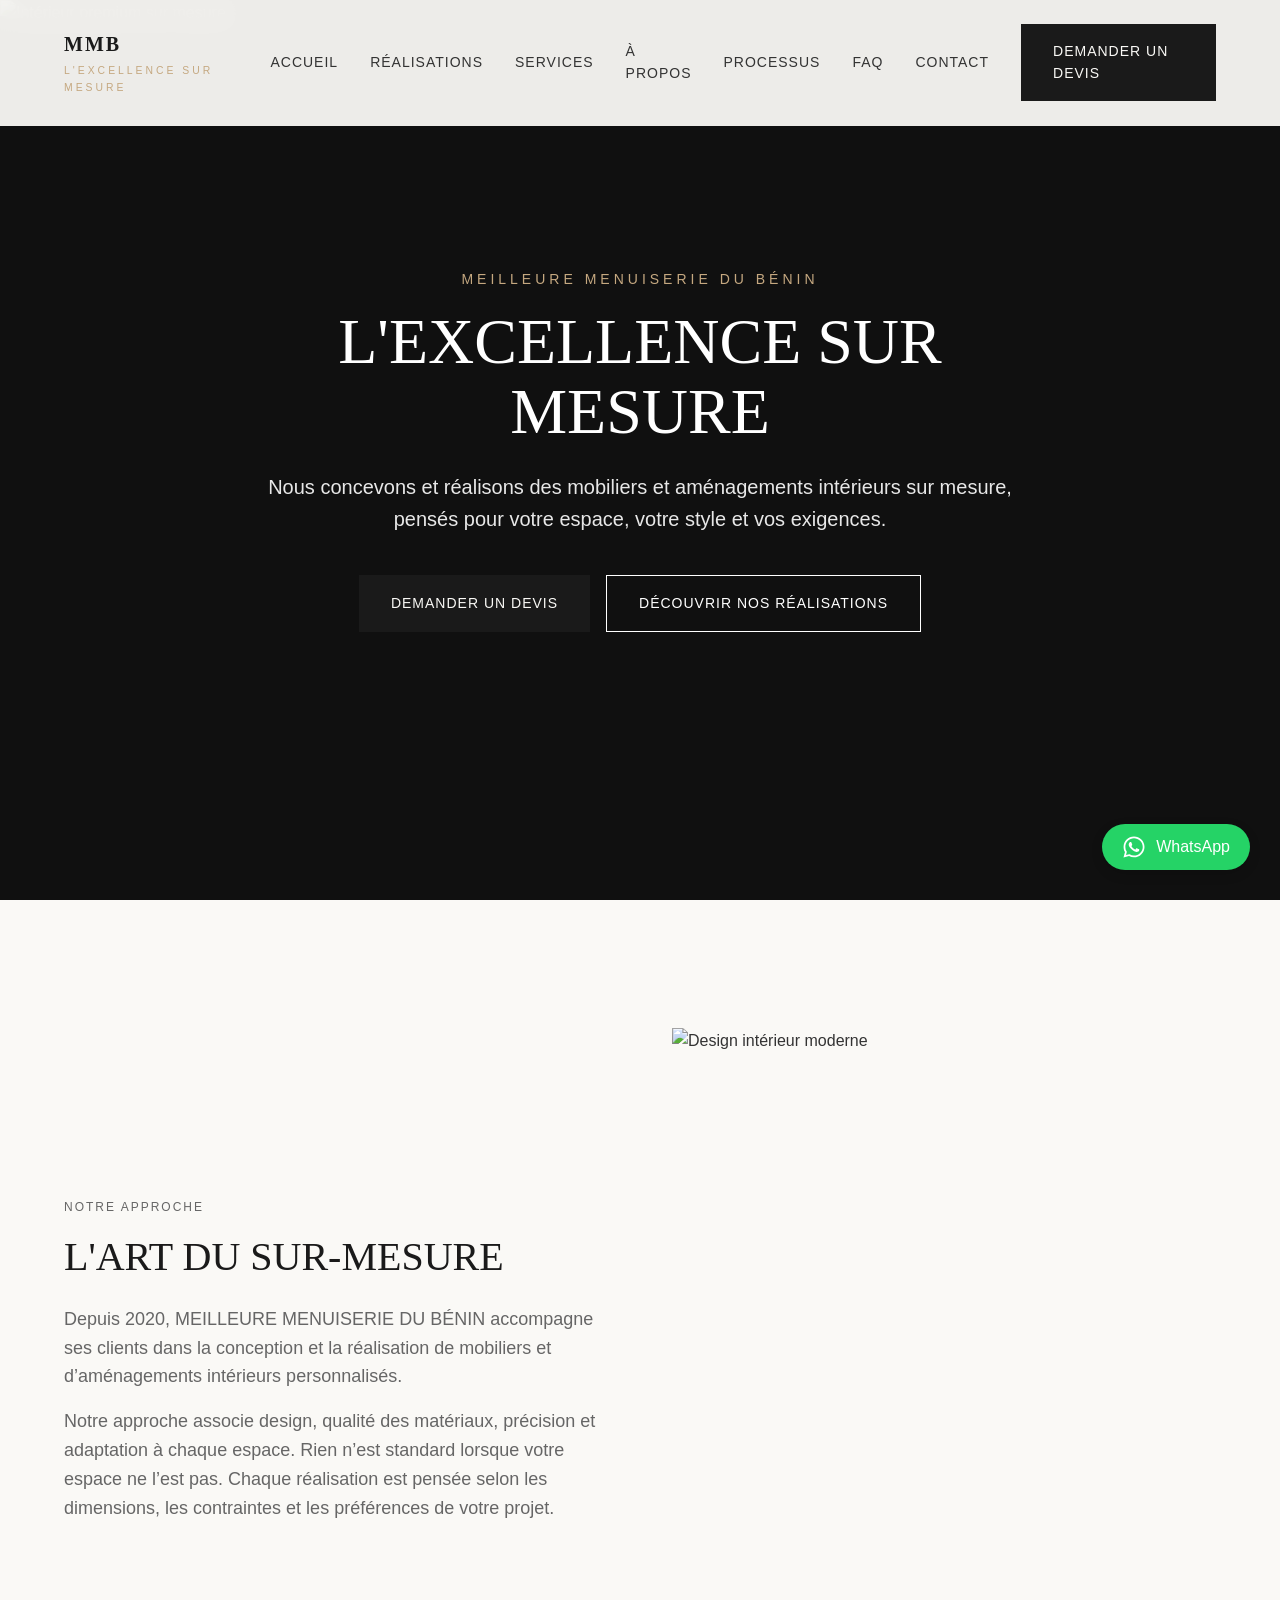
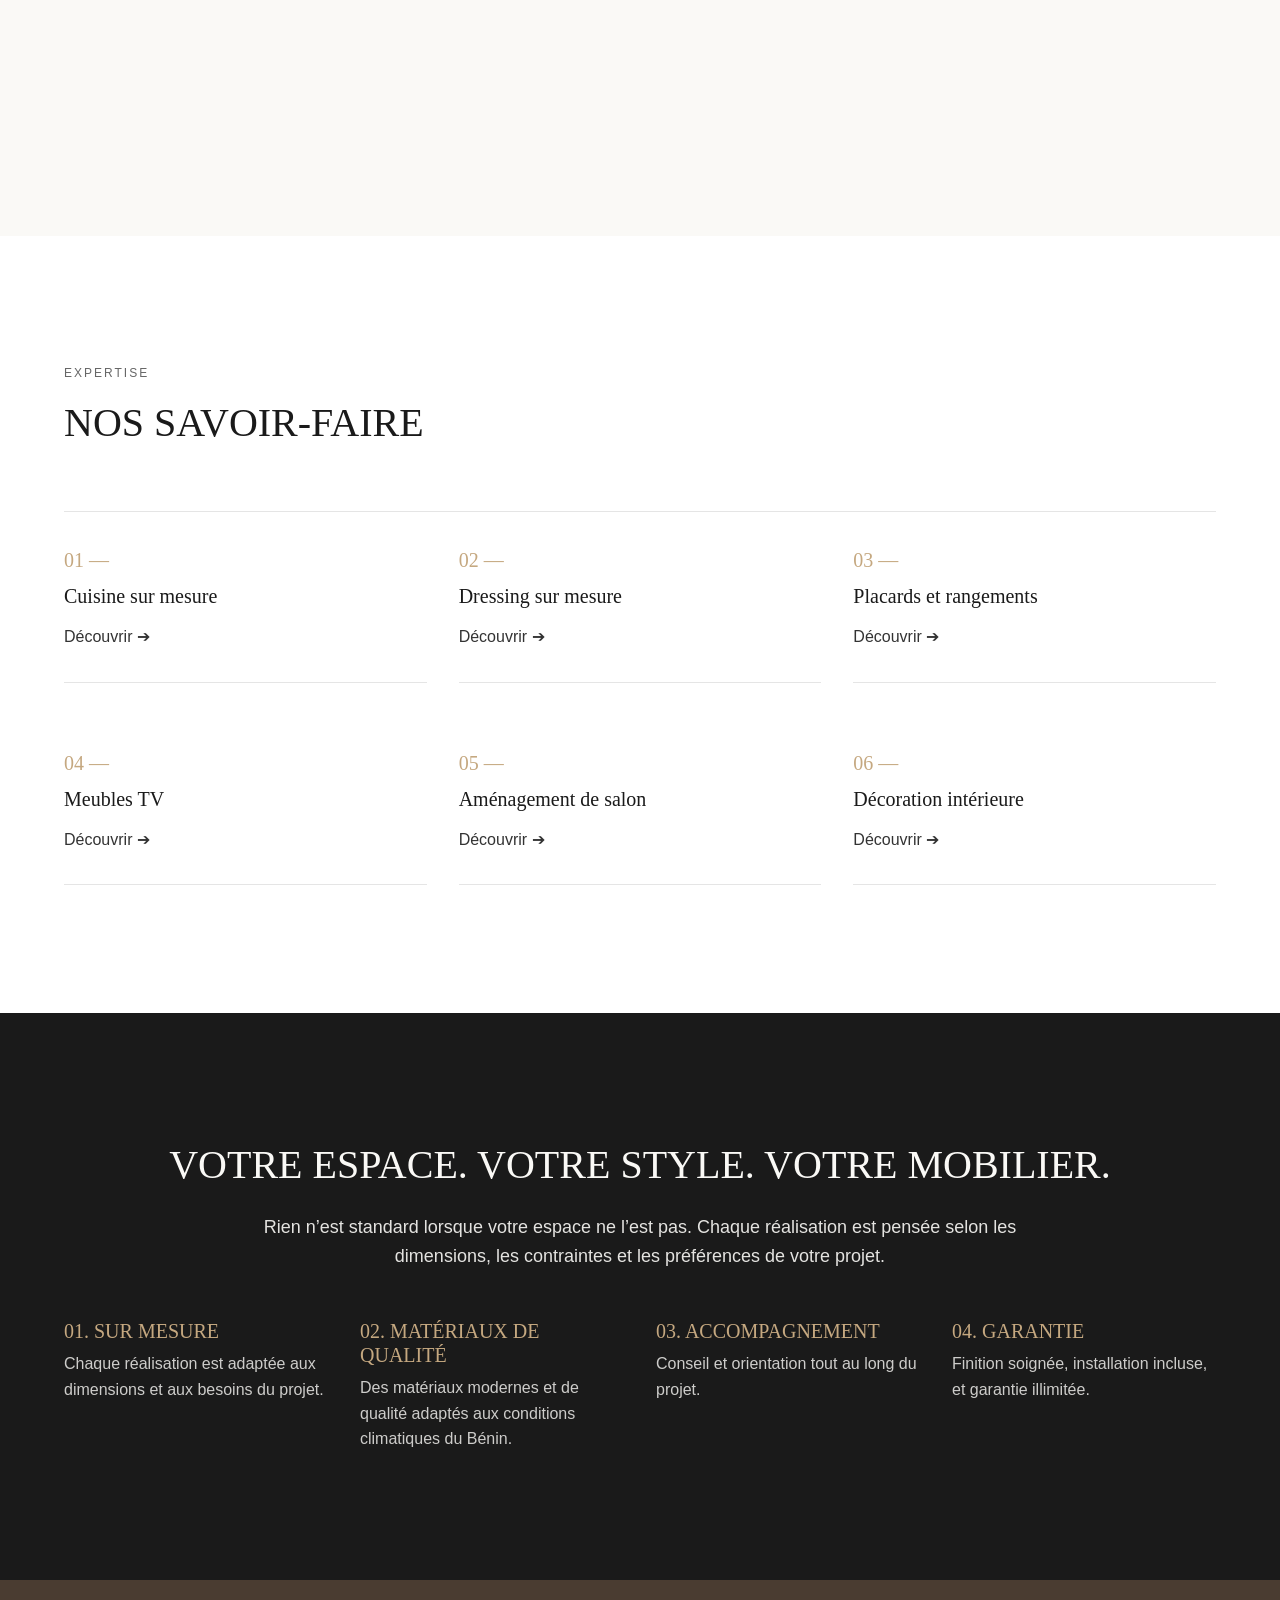
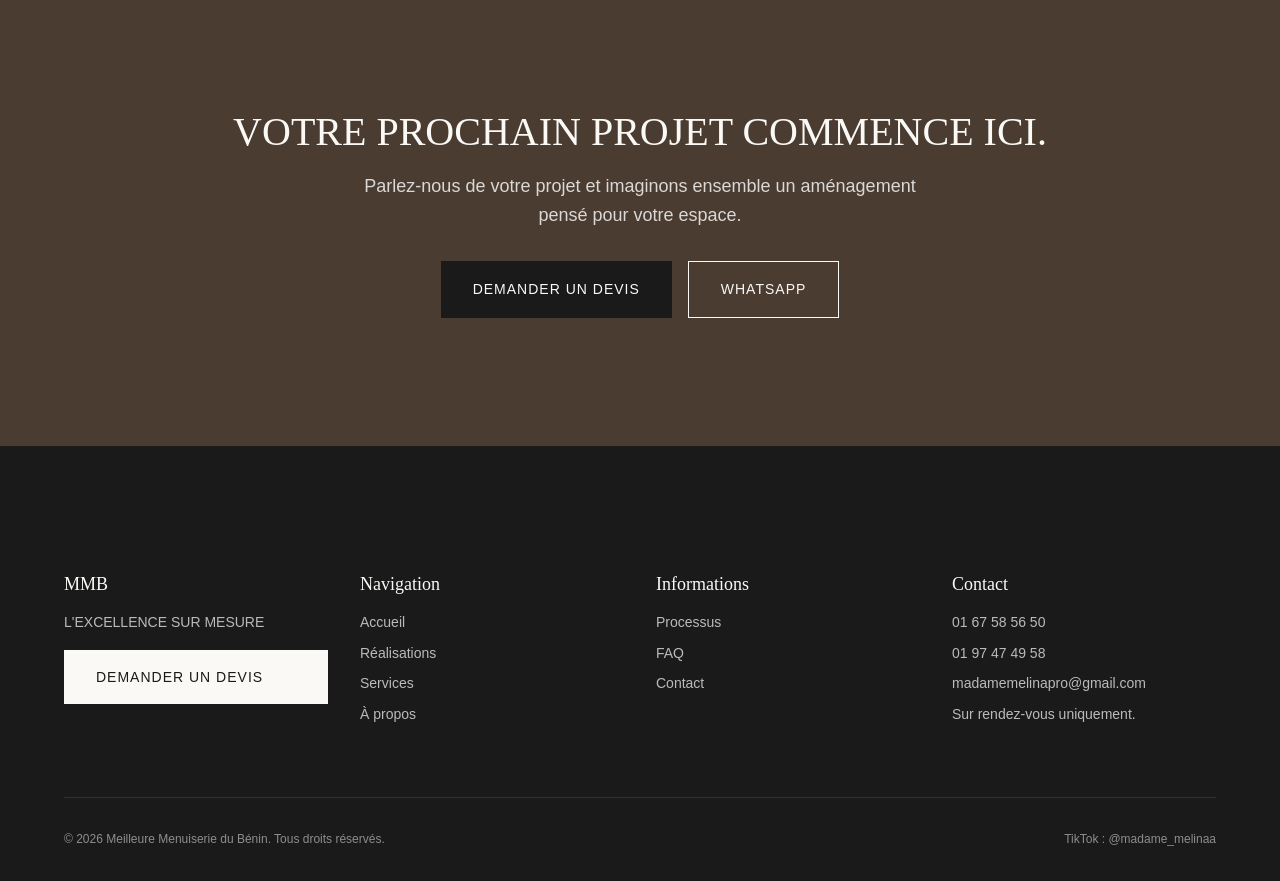
==== index.html @ b58f9260 "Initial commit: Complete website for Meilleure Menuiserie du Bénin" ====
<!DOCTYPE html>
<html lang="fr">
<head>
  <meta charset="UTF-8">
  <meta name="viewport" content="width=device-width, initial-scale=1.0">
  <title>MEILLEURE MENUISERIE DU BÉNIN | Ameublement & Menuiserie sur Mesure</title>
  <meta name="description" content="MEILLEURE MENUISERIE DU BÉNIN conçoit et réalise cuisines, dressings, mobiliers et aménagements intérieurs sur mesure au Bénin.">
  <meta http-equiv="Content-Security-Policy" content="default-src 'self'; style-src 'self' 'unsafe-inline' https://fonts.googleapis.com; font-src 'self' https://fonts.gstatic.com; img-src 'self' data: https://images.unsplash.com; script-src 'self';">
  <meta name="theme-color" content="#1A1A1A">
  <link rel="stylesheet" href="css/style.css">
  <link rel="stylesheet" href="css/pages.css">
</head>
<body>

  <!-- Header -->
  <header class="site-header">
    <div class="container header-inner">
      <a href="/" class="logo">
        MMB
        <span>L'EXCELLENCE SUR MESURE</span>
      </a>
      <nav class="nav-links">
        <a href="/">Accueil</a>
        <a href="/realisations.html">Réalisations</a>
        <a href="/services.html">Services</a>
        <a href="/a-propos.html">À propos</a>
        <a href="/processus.html">Processus</a>
        <a href="/faq.html">FAQ</a>
        <a href="/contact.html">Contact</a>
        <a href="/contact.html" class="btn btn-primary">Demander un devis</a>
      </nav>
      <div class="mobile-menu-toggle">
        <span></span><span></span><span></span>
      </div>
    </div>
  </header>

  <!-- Hero Section -->
  <section class="hero">
    <img src="https://images.unsplash.com/photo-1600607688969-a5bfcd64bd40?auto=format&fit=crop&w=1920&q=80" alt="Intérieur premium sur mesure" class="hero-bg">
    <div class="container">
      <div class="hero-content fade-up">
        <div class="hero-subtitle">Meilleure Menuiserie du Bénin</div>
        <h1 class="hero-title">L'EXCELLENCE SUR MESURE</h1>
        <p class="hero-text">Nous concevons et réalisons des mobiliers et aménagements intérieurs sur mesure, pensés pour votre espace, votre style et vos exigences.</p>
        <div class="hero-buttons">
          <a href="/contact.html" class="btn btn-primary">Demander un devis</a>
          <a href="/realisations.html" class="btn btn-secondary">Découvrir nos réalisations</a>
        </div>
      </div>
    </div>
  </section>

  <!-- Introduction -->
  <section class="section-intro">
    <div class="container intro-grid">
      <div class="intro-text fade-up">
        <span class="section-subtitle">Notre Approche</span>
        <h2 class="section-title">L'ART DU SUR-MESURE</h2>
        <p>Depuis 2020, MEILLEURE MENUISERIE DU BÉNIN accompagne ses clients dans la conception et la réalisation de mobiliers et d’aménagements intérieurs personnalisés.</p>
        <p>Notre approche associe design, qualité des matériaux, précision et adaptation à chaque espace. Rien n’est standard lorsque votre espace ne l’est pas. Chaque réalisation est pensée selon les dimensions, les contraintes et les préférences de votre projet.</p>
      </div>
      <div class="intro-image fade-up">
        <img src="https://images.unsplash.com/photo-1600585154340-be6161a56a0c?auto=format&fit=crop&w=800&q=80" alt="Design intérieur moderne">
      </div>
    </div>
  </section>

  <!-- Services (Accueil) -->
  <section class="section-services">
    <div class="container fade-up">
      <span class="section-subtitle">Expertise</span>
      <h2 class="section-title">NOS SAVOIR-FAIRE</h2>
      <div class="services-list">
        <div class="service-item">
          <div class="service-item-number">01 —</div>
          <h3>Cuisine sur mesure</h3>
          <a href="/services.html">Découvrir ➔</a>
        </div>
        <div class="service-item">
          <div class="service-item-number">02 —</div>
          <h3>Dressing sur mesure</h3>
          <a href="/services.html">Découvrir ➔</a>
        </div>
        <div class="service-item">
          <div class="service-item-number">03 —</div>
          <h3>Placards et rangements</h3>
          <a href="/services.html">Découvrir ➔</a>
        </div>
        <div class="service-item">
          <div class="service-item-number">04 —</div>
          <h3>Meubles TV</h3>
          <a href="/services.html">Découvrir ➔</a>
        </div>
        <div class="service-item">
          <div class="service-item-number">05 —</div>
          <h3>Aménagement de salon</h3>
          <a href="/services.html">Découvrir ➔</a>
        </div>
        <div class="service-item">
          <div class="service-item-number">06 —</div>
          <h3>Décoration intérieure</h3>
          <a href="/services.html">Découvrir ➔</a>
        </div>
      </div>
    </div>
  </section>

  <!-- Sur Mesure / Pourquoi nous -->
  <section class="section-sur-mesure">
    <div class="container fade-up">
      <h2 class="section-title">VOTRE ESPACE. VOTRE STYLE. VOTRE MOBILIER.</h2>
      <p style="max-width: 800px; margin: 0 auto 3rem; font-size: 1.125rem; opacity: 0.9;">
        Rien n’est standard lorsque votre espace ne l’est pas. Chaque réalisation est pensée selon les dimensions, les contraintes et les préférences de votre projet.
      </p>
      
      <div style="display: grid; grid-template-columns: repeat(auto-fit, minmax(250px, 1fr)); gap: 2rem; text-align: left;">
        <div>
          <h3 style="color: var(--color-accent); font-size: 1.25rem; margin-bottom: 0.5rem;">01. SUR MESURE</h3>
          <p style="opacity: 0.8;">Chaque réalisation est adaptée aux dimensions et aux besoins du projet.</p>
        </div>
        <div>
          <h3 style="color: var(--color-accent); font-size: 1.25rem; margin-bottom: 0.5rem;">02. MATÉRIAUX DE QUALITÉ</h3>
          <p style="opacity: 0.8;">Des matériaux modernes et de qualité adaptés aux conditions climatiques du Bénin.</p>
        </div>
        <div>
          <h3 style="color: var(--color-accent); font-size: 1.25rem; margin-bottom: 0.5rem;">03. ACCOMPAGNEMENT</h3>
          <p style="opacity: 0.8;">Conseil et orientation tout au long du projet.</p>
        </div>
        <div>
          <h3 style="color: var(--color-accent); font-size: 1.25rem; margin-bottom: 0.5rem;">04. GARANTIE</h3>
          <p style="opacity: 0.8;">Finition soignée, installation incluse, et garantie illimitée.</p>
        </div>
      </div>
    </div>
  </section>

  <!-- Final CTA -->
  <section class="final-cta">
    <div class="container fade-up">
      <h2>VOTRE PROCHAIN PROJET COMMENCE ICI.</h2>
      <p>Parlez-nous de votre projet et imaginons ensemble un aménagement pensé pour votre espace.</p>
      <div class="btn-group">
        <a href="/contact.html" class="btn btn-primary">DEMANDER UN DEVIS</a>
        <a href="https://wa.me/2290167585650?text=Bonjour,%20je%20souhaite%20obtenir%20un%20devis%20pour%20un%20projet%20d’aménagement%20sur%20mesure." class="btn btn-secondary" target="_blank" rel="noopener noreferrer">WHATSAPP</a>
      </div>
    </div>
  </section>

  <!-- Footer -->
  <footer class="site-footer">
    <div class="container">
      <div class="footer-grid">
        <div class="footer-col">
          <h3>MMB</h3>
          <p>L'EXCELLENCE SUR MESURE</p>
          <a href="/contact.html" class="btn btn-primary" style="margin-top: 1rem; color: var(--color-primary); background: var(--color-bg);">Demander un devis</a>
        </div>
        <div class="footer-col">
          <h3>Navigation</h3>
          <a href="/">Accueil</a>
          <a href="/realisations.html">Réalisations</a>
          <a href="/services.html">Services</a>
          <a href="/a-propos.html">À propos</a>
        </div>
        <div class="footer-col">
          <h3>Informations</h3>
          <a href="/processus.html">Processus</a>
          <a href="/faq.html">FAQ</a>
          <a href="/contact.html">Contact</a>
        </div>
        <div class="footer-col">
          <h3>Contact</h3>
          <p>01 67 58 56 50</p>
          <p>01 97 47 49 58</p>
          <a href="mailto:madamemelinapro@gmail.com">madamemelinapro@gmail.com</a>
          <p>Sur rendez-vous uniquement.</p>
        </div>
      </div>
      <div class="footer-bottom">
        <div>&copy; 2026 Meilleure Menuiserie du Bénin. Tous droits réservés.</div>
        <div>
          <a href="https://www.tiktok.com/@madame_melinaa" target="_blank" rel="noopener noreferrer">TikTok : @madame_melinaa</a>
        </div>
      </div>
    </div>
  </footer>

  <!-- WhatsApp Float -->
  <a href="https://wa.me/2290167585650?text=Bonjour,%20je%20souhaite%20obtenir%20un%20devis%20pour%20un%20projet%20d’aménagement%20sur%20mesure." class="whatsapp-float" target="_blank" rel="noopener noreferrer">
    <svg class="whatsapp-icon" xmlns="http://www.w3.org/2000/svg" viewBox="0 0 448 512"><path d="M380.9 97.1C339 55.1 283.2 32 223.9 32c-122.4 0-222 99.6-222 222 0 39.1 10.2 77.3 29.6 111L0 480l117.7-30.9c32.4 17.7 68.9 27 106.1 27h.1c122.3 0 224.1-99.6 224.1-222 0-59.3-25.2-115-67.1-157zm-157 341.6c-33.2 0-65.7-8.9-94-25.7l-6.7-4-69.8 18.3L72 359.2l-4.4-7c-18.5-29.4-28.2-63.3-28.2-98.2 0-101.7 82.8-184.5 184.6-184.5 49.3 0 95.6 19.2 130.4 54.1 34.8 34.9 56.2 81.2 56.1 130.5 0 101.8-84.9 184.6-186.6 184.6zm101.2-138.2c-5.5-2.8-32.8-16.2-37.9-18-5.1-1.9-8.8-2.8-12.5 2.8-3.7 5.6-14.3 18-17.6 21.8-3.2 3.7-6.5 4.2-12 1.4-32.6-16.3-54-29.1-75.5-66-5.7-9.8 5.7-9.1 16.3-30.3 1.8-3.7.9-6.9-.5-9.7-1.4-2.8-12.5-30.1-17.1-41.2-4.5-10.8-9.1-9.3-12.5-9.5-3.2-.2-6.9-.2-10.6-.2-3.7 0-9.7 1.4-14.8 6.9-5.1 5.6-19.4 19-19.4 46.3 0 27.3 19.9 53.7 22.6 57.4 2.8 3.7 39.1 59.7 94.8 83.8 35.2 15.2 49 16.5 66.6 13.9 10.7-1.6 32.8-13.4 37.4-26.4 4.6-13 4.6-24.1 3.2-26.4-1.3-2.5-5-3.9-10.5-6.6z"/></svg>
    <span>WhatsApp</span>
  </a>

  <script src="js/main.js"></script>
</body>
</html>
---- css/style.css ----
@import url('https://fonts.googleapis.com/css2?family=Inter:wght@300;400;500;600&family=Playfair+Display:wght@400;500;600;700&display=swap');

:root {
  /* Colors */
  --color-primary: #1A1A1A; /* Anthracite/Noir */
  --color-secondary: #4A3C31; /* Brun profond */
  --color-accent: #C5A880; /* Doré discret / Bois naturel */
  --color-bg: #FAF9F6; /* Ivoire / Blanc cassé */
  --color-surface: #FFFFFF;
  --color-text: #333333;
  --color-text-light: #666666;
  --color-border: #E5E5E5;

  /* Typography */
  --font-heading: 'Playfair Display', serif;
  --font-body: 'Inter', sans-serif;

  /* Spacing */
  --space-xs: 0.5rem;
  --space-sm: 1rem;
  --space-md: 2rem;
  --space-lg: 4rem;
  --space-xl: 8rem;

  /* Transitions */
  --transition-fast: 0.2s ease;
  --transition-normal: 0.4s ease;
  --transition-slow: 0.8s cubic-bezier(0.16, 1, 0.3, 1);
}

/* Reset */
* {
  margin: 0;
  padding: 0;
  box-sizing: border-box;
}

html {
  font-size: 16px;
  scroll-behavior: smooth;
}

body {
  font-family: var(--font-body);
  color: var(--color-text);
  background-color: var(--color-bg);
  line-height: 1.6;
  overflow-x: hidden;
}

h1, h2, h3, h4, h5, h6 {
  font-family: var(--font-heading);
  font-weight: 500;
  line-height: 1.2;
  color: var(--color-primary);
}

a {
  text-decoration: none;
  color: inherit;
  transition: color var(--transition-fast);
}

img {
  max-width: 100%;
  height: auto;
  display: block;
}

ul {
  list-style: none;
}

/* Container */
.container {
  width: 100%;
  max-width: 1440px;
  margin: 0 auto;
  padding: 0 5%;
}

/* Buttons */
.btn {
  display: inline-flex;
  align-items: center;
  justify-content: center;
  padding: 1rem 2rem;
  font-family: var(--font-body);
  font-size: 0.875rem;
  font-weight: 500;
  text-transform: uppercase;
  letter-spacing: 1px;
  cursor: pointer;
  transition: all var(--transition-normal);
  border: none;
}

.btn-primary {
  background-color: var(--color-primary);
  color: var(--color-bg);
}

.btn-primary:hover {
  background-color: var(--color-accent);
  color: var(--color-primary);
}

.btn-secondary {
  background-color: transparent;
  color: var(--color-primary);
  border: 1px solid var(--color-primary);
}

.btn-secondary:hover {
  background-color: var(--color-primary);
  color: var(--color-bg);
}

/* Header */
.site-header {
  position: fixed;
  top: 0;
  left: 0;
  width: 100%;
  padding: 1.5rem 0;
  background-color: rgba(250, 249, 246, 0.95);
  backdrop-filter: blur(10px);
  z-index: 1000;
  transition: padding var(--transition-normal), background-color var(--transition-normal);
  border-bottom: 1px solid transparent;
}

.site-header.scrolled {
  padding: 1rem 0;
  border-bottom: 1px solid var(--color-border);
}

.header-inner {
  display: flex;
  justify-content: space-between;
  align-items: center;
}

.logo {
  font-family: var(--font-heading);
  font-size: 1.25rem;
  font-weight: 700;
  color: var(--color-primary);
  text-transform: uppercase;
  letter-spacing: 2px;
}

.logo span {
  display: block;
  font-size: 0.65rem;
  font-family: var(--font-body);
  font-weight: 400;
  letter-spacing: 3px;
  color: var(--color-accent);
  margin-top: 0.2rem;
}

.nav-links {
  display: flex;
  gap: 2rem;
  align-items: center;
}

.nav-links a {
  font-size: 0.875rem;
  font-weight: 500;
  text-transform: uppercase;
  letter-spacing: 1px;
}

.nav-links a:hover {
  color: var(--color-accent);
}

.mobile-menu-toggle {
  display: none;
  flex-direction: column;
  gap: 6px;
  cursor: pointer;
  z-index: 1001;
}

.mobile-menu-toggle span {
  width: 25px;
  height: 2px;
  background-color: var(--color-primary);
  transition: all var(--transition-fast);
}

/* Footer */
.site-footer {
  background-color: var(--color-primary);
  color: var(--color-bg);
  padding: var(--space-xl) 0 2rem;
}

.footer-grid {
  display: grid;
  grid-template-columns: 1fr 1fr 1fr 1fr;
  gap: var(--space-md);
  margin-bottom: var(--space-lg);
}

.footer-col h3 {
  color: var(--color-bg);
  font-size: 1.125rem;
  margin-bottom: var(--space-sm);
}

.footer-col p, .footer-col a {
  color: rgba(255, 255, 255, 0.7);
  font-size: 0.875rem;
  margin-bottom: 0.5rem;
  display: block;
}

.footer-col a:hover {
  color: var(--color-accent);
}

.footer-bottom {
  border-top: 1px solid rgba(255,255,255,0.1);
  padding-top: 2rem;
  display: flex;
  justify-content: space-between;
  font-size: 0.75rem;
  color: rgba(255, 255, 255, 0.5);
}

/* Floating WhatsApp */
.whatsapp-float {
  position: fixed;
  bottom: 30px;
  right: 30px;
  background-color: #25D366;
  color: white;
  border-radius: 50px;
  padding: 10px 20px;
  display: flex;
  align-items: center;
  gap: 10px;
  box-shadow: 0 4px 12px rgba(0,0,0,0.15);
  z-index: 999;
  font-weight: 500;
  transition: transform var(--transition-fast);
}

.whatsapp-float:hover {
  transform: translateY(-5px);
  color: white;
}

.whatsapp-icon {
  width: 24px;
  height: 24px;
  fill: currentColor;
}

/* Animations */
.fade-up {
  opacity: 0;
  transform: translateY(30px);
  transition: opacity 0.8s ease-out, transform 0.8s ease-out;
}

.fade-up.visible {
  opacity: 1;
  transform: translateY(0);
}

/* Final CTA Section */
.final-cta {
  background-color: var(--color-secondary);
  color: var(--color-bg);
  text-align: center;
  padding: var(--space-xl) 0;
}

.final-cta h2 {
  color: var(--color-bg);
  font-size: 2.5rem;
  margin-bottom: var(--space-sm);
}

.final-cta p {
  font-size: 1.125rem;
  max-width: 600px;
  margin: 0 auto var(--space-md);
  color: rgba(255,255,255,0.8);
}

.final-cta .btn-group {
  display: flex;
  justify-content: center;
  gap: 1rem;
}

.final-cta .btn-secondary {
  color: var(--color-bg);
  border-color: var(--color-bg);
}

.final-cta .btn-secondary:hover {
  background-color: var(--color-bg);
  color: var(--color-secondary);
}

/* Responsive */
@media (max-width: 1024px) {
  .footer-grid {
    grid-template-columns: 1fr 1fr;
  }
}

@media (max-width: 768px) {
  html {
    font-size: 14px;
  }
  
  .nav-links {
    position: fixed;
    top: 0;
    right: -100%;
    width: 80%;
    max-width: 400px;
    height: 100vh;
    background-color: var(--color-bg);
    flex-direction: column;
    justify-content: center;
    padding: 2rem;
    transition: right var(--transition-normal);
    box-shadow: -5px 0 15px rgba(0,0,0,0.05);
  }
  
  .nav-links.active {
    right: 0;
  }
  
  .mobile-menu-toggle {
    display: flex;
  }
  
  .mobile-menu-toggle.active span:nth-child(1) {
    transform: rotate(45deg) translate(5px, 5px);
  }
  .mobile-menu-toggle.active span:nth-child(2) {
    opacity: 0;
  }
  .mobile-menu-toggle.active span:nth-child(3) {
    transform: rotate(-45deg) translate(6px, -6px);
  }
  
  .whatsapp-float span {
    display: none;
  }
  .whatsapp-float {
    border-radius: 50%;
    padding: 15px;
    bottom: 20px;
    right: 20px;
  }
  
  .final-cta .btn-group {
    flex-direction: column;
  }
}
---- css/pages.css ----
/* Hero Section */
.hero {
  height: 100vh;
  min-height: 600px;
  display: flex;
  align-items: center;
  position: relative;
  overflow: hidden;
  background-color: var(--color-primary);
  color: var(--color-surface);
}

.hero::after {
  content: '';
  position: absolute;
  top: 0; left: 0; right: 0; bottom: 0;
  background: rgba(0,0,0,0.4);
  z-index: 1;
}

.hero-bg {
  position: absolute;
  top: 0; left: 0; width: 100%; height: 100%;
  object-fit: cover;
  z-index: 0;
}

.hero-content {
  position: relative;
  z-index: 2;
  max-width: 800px;
  text-align: center;
  margin: 0 auto;
}

.hero-subtitle {
  font-family: var(--font-body);
  font-weight: 500;
  letter-spacing: 4px;
  text-transform: uppercase;
  margin-bottom: 1rem;
  color: var(--color-accent);
  font-size: 0.875rem;
}

.hero-title {
  font-size: 4rem;
  color: var(--color-surface);
  margin-bottom: 1.5rem;
  line-height: 1.1;
}

.hero-text {
  font-size: 1.25rem;
  margin-bottom: 2.5rem;
  opacity: 0.9;
  font-weight: 300;
}

.hero-buttons {
  display: flex;
  gap: 1rem;
  justify-content: center;
}

.hero-buttons .btn-secondary {
  border-color: var(--color-surface);
  color: var(--color-surface);
}
.hero-buttons .btn-secondary:hover {
  background-color: var(--color-surface);
  color: var(--color-primary);
}

/* Introduction Section */
.section-intro {
  padding: var(--space-xl) 0;
}

.intro-grid {
  display: grid;
  grid-template-columns: 1fr 1fr;
  gap: var(--space-lg);
  align-items: center;
}

.section-subtitle {
  font-size: 0.75rem;
  text-transform: uppercase;
  letter-spacing: 2px;
  color: var(--color-text-light);
  margin-bottom: 1rem;
  display: block;
}

.section-title {
  font-size: 2.5rem;
  margin-bottom: 1.5rem;
}

.intro-text p {
  font-size: 1.125rem;
  color: var(--color-text-light);
  margin-bottom: 1rem;
}

.intro-image {
  position: relative;
  aspect-ratio: 4/5;
  overflow: hidden;
}

.intro-image img {
  width: 100%;
  height: 100%;
  object-fit: cover;
}

/* Services Grid (Home) */
.section-services {
  padding: var(--space-xl) 0;
  background-color: var(--color-surface);
}

.services-list {
  display: grid;
  grid-template-columns: repeat(3, 1fr);
  gap: 2rem;
  margin-top: var(--space-lg);
  border-top: 1px solid var(--color-border);
}

.service-item {
  padding: 2rem 0;
  border-bottom: 1px solid var(--color-border);
  display: flex;
  flex-direction: column;
}

.service-item-number {
  font-family: var(--font-heading);
  color: var(--color-accent);
  font-size: 1.25rem;
  margin-bottom: 0.5rem;
}

.service-item h3 {
  font-size: 1.25rem;
  margin-bottom: 1rem;
}

/* Portfolio / Realisations Grid */
.section-portfolio {
  padding: var(--space-xl) 0;
}

.portfolio-filters {
  display: flex;
  flex-wrap: wrap;
  gap: 1rem;
  margin-bottom: var(--space-lg);
  justify-content: center;
}

.filter-btn {
  background: none;
  border: none;
  font-family: var(--font-body);
  font-size: 0.875rem;
  text-transform: uppercase;
  letter-spacing: 1px;
  color: var(--color-text-light);
  cursor: pointer;
  padding: 0.5rem 1rem;
  transition: all var(--transition-fast);
}

.filter-btn.active, .filter-btn:hover {
  color: var(--color-primary);
  border-bottom: 1px solid var(--color-primary);
}

.portfolio-grid {
  display: grid;
  grid-template-columns: repeat(auto-fill, minmax(300px, 1fr));
  grid-auto-rows: 300px;
  gap: 1rem;
}

.portfolio-item {
  position: relative;
  overflow: hidden;
  cursor: pointer;
}

.portfolio-item.large {
  grid-column: span 2;
  grid-row: span 2;
}

.portfolio-item.tall {
  grid-row: span 2;
}

.portfolio-item img {
  width: 100%;
  height: 100%;
  object-fit: cover;
  transition: transform var(--transition-slow);
}

.portfolio-item:hover img {
  transform: scale(1.05);
}

.portfolio-overlay {
  position: absolute;
  top: 0; left: 0; right: 0; bottom: 0;
  background: rgba(26, 26, 26, 0.6);
  display: flex;
  flex-direction: column;
  justify-content: center;
  align-items: center;
  opacity: 0;
  transition: opacity var(--transition-normal);
  color: var(--color-surface);
}

.portfolio-item:hover .portfolio-overlay {
  opacity: 1;
}

/* Sur-Mesure Section */
.section-sur-mesure {
  padding: var(--space-xl) 0;
  background-color: var(--color-primary);
  color: var(--color-bg);
  text-align: center;
}
.section-sur-mesure .section-title {
  color: var(--color-bg);
}

/* Process Timeline */
.timeline {
  max-width: 800px;
  margin: var(--space-lg) auto 0;
  position: relative;
}

.timeline::before {
  content: '';
  position: absolute;
  top: 0; left: 24px;
  height: 100%; width: 1px;
  background-color: var(--color-border);
}

.timeline-item {
  position: relative;
  padding-left: 80px;
  margin-bottom: var(--space-lg);
}

.timeline-number {
  position: absolute;
  left: 0; top: 0;
  width: 48px; height: 48px;
  background-color: var(--color-bg);
  border: 1px solid var(--color-border);
  border-radius: 50%;
  display: flex;
  align-items: center;
  justify-content: center;
  font-family: var(--font-heading);
  font-size: 1.25rem;
  color: var(--color-accent);
  z-index: 2;
}

.timeline-content h3 {
  font-size: 1.5rem;
  margin-bottom: 0.5rem;
}

/* FAQ Accordion */
.faq-container {
  max-width: 800px;
  margin: var(--space-lg) auto 0;
}

.faq-item {
  border-bottom: 1px solid var(--color-border);
  padding: 1.5rem 0;
}

.faq-question {
  display: flex;
  justify-content: space-between;
  align-items: center;
  cursor: pointer;
  font-family: var(--font-heading);
  font-size: 1.25rem;
  font-weight: 500;
  color: var(--color-primary);
}

.faq-icon {
  position: relative;
  width: 16px; height: 16px;
}

.faq-icon::before, .faq-icon::after {
  content: '';
  position: absolute;
  background-color: var(--color-primary);
  transition: transform var(--transition-fast);
}

.faq-icon::before {
  top: 7px; left: 0;
  width: 16px; height: 2px;
}

.faq-icon::after {
  top: 0; left: 7px;
  width: 2px; height: 16px;
}

.faq-item.active .faq-icon::after {
  transform: rotate(90deg);
}

.faq-answer {
  max-height: 0;
  overflow: hidden;
  transition: max-height var(--transition-normal);
}

.faq-answer-inner {
  padding-top: 1rem;
  color: var(--color-text-light);
}

/* Contact Form */
.contact-grid {
  display: grid;
  grid-template-columns: 1fr 2fr;
  gap: var(--space-lg);
  margin-top: var(--space-lg);
}

.contact-info-card {
  background-color: var(--color-surface);
  padding: 3rem;
  border: 1px solid var(--color-border);
}

.contact-form {
  display: flex;
  flex-direction: column;
  gap: 1.5rem;
}

.form-group {
  display: flex;
  flex-direction: column;
}

.form-group label {
  font-size: 0.875rem;
  margin-bottom: 0.5rem;
  font-weight: 500;
  text-transform: uppercase;
  letter-spacing: 1px;
}

.form-control {
  padding: 1rem;
  border: 1px solid var(--color-border);
  background-color: var(--color-bg);
  font-family: var(--font-body);
  font-size: 1rem;
  transition: border-color var(--transition-fast);
}

.form-control:focus {
  outline: none;
  border-color: var(--color-primary);
}

textarea.form-control {
  min-height: 150px;
  resize: vertical;
}

/* Lightbox */
.lightbox {
  position: fixed;
  top: 0; left: 0; width: 100%; height: 100%;
  background-color: rgba(26,26,26,0.95);
  z-index: 2000;
  display: flex;
  align-items: center;
  justify-content: center;
  opacity: 0;
  visibility: hidden;
  transition: all var(--transition-normal);
}

.lightbox.active {
  opacity: 1;
  visibility: visible;
}

.lightbox-content {
  max-width: 90%;
  max-height: 90vh;
  position: relative;
}

.lightbox-img {
  max-width: 100%;
  max-height: 80vh;
  object-fit: contain;
}

.lightbox-caption {
  color: white;
  text-align: center;
  margin-top: 1rem;
  font-family: var(--font-heading);
  font-size: 1.25rem;
}

.lightbox-close {
  position: absolute;
  top: -40px; right: 0;
  background: none; border: none;
  color: white;
  font-size: 2rem;
  cursor: pointer;
}

/* Responsive Overrides */
@media (max-width: 1024px) {
  .intro-grid {
    grid-template-columns: 1fr;
  }
  .services-list {
    grid-template-columns: repeat(2, 1fr);
  }
}

@media (max-width: 768px) {
  .hero-title {
    font-size: 2.5rem;
  }
  .hero-buttons {
    flex-direction: column;
  }
  .services-list {
    grid-template-columns: 1fr;
  }
  .contact-grid {
    grid-template-columns: 1fr;
  }
  .portfolio-grid {
    grid-template-columns: 1fr;
  }
  .portfolio-item.large, .portfolio-item.tall {
    grid-column: span 1;
    grid-row: span 1;
  }
}
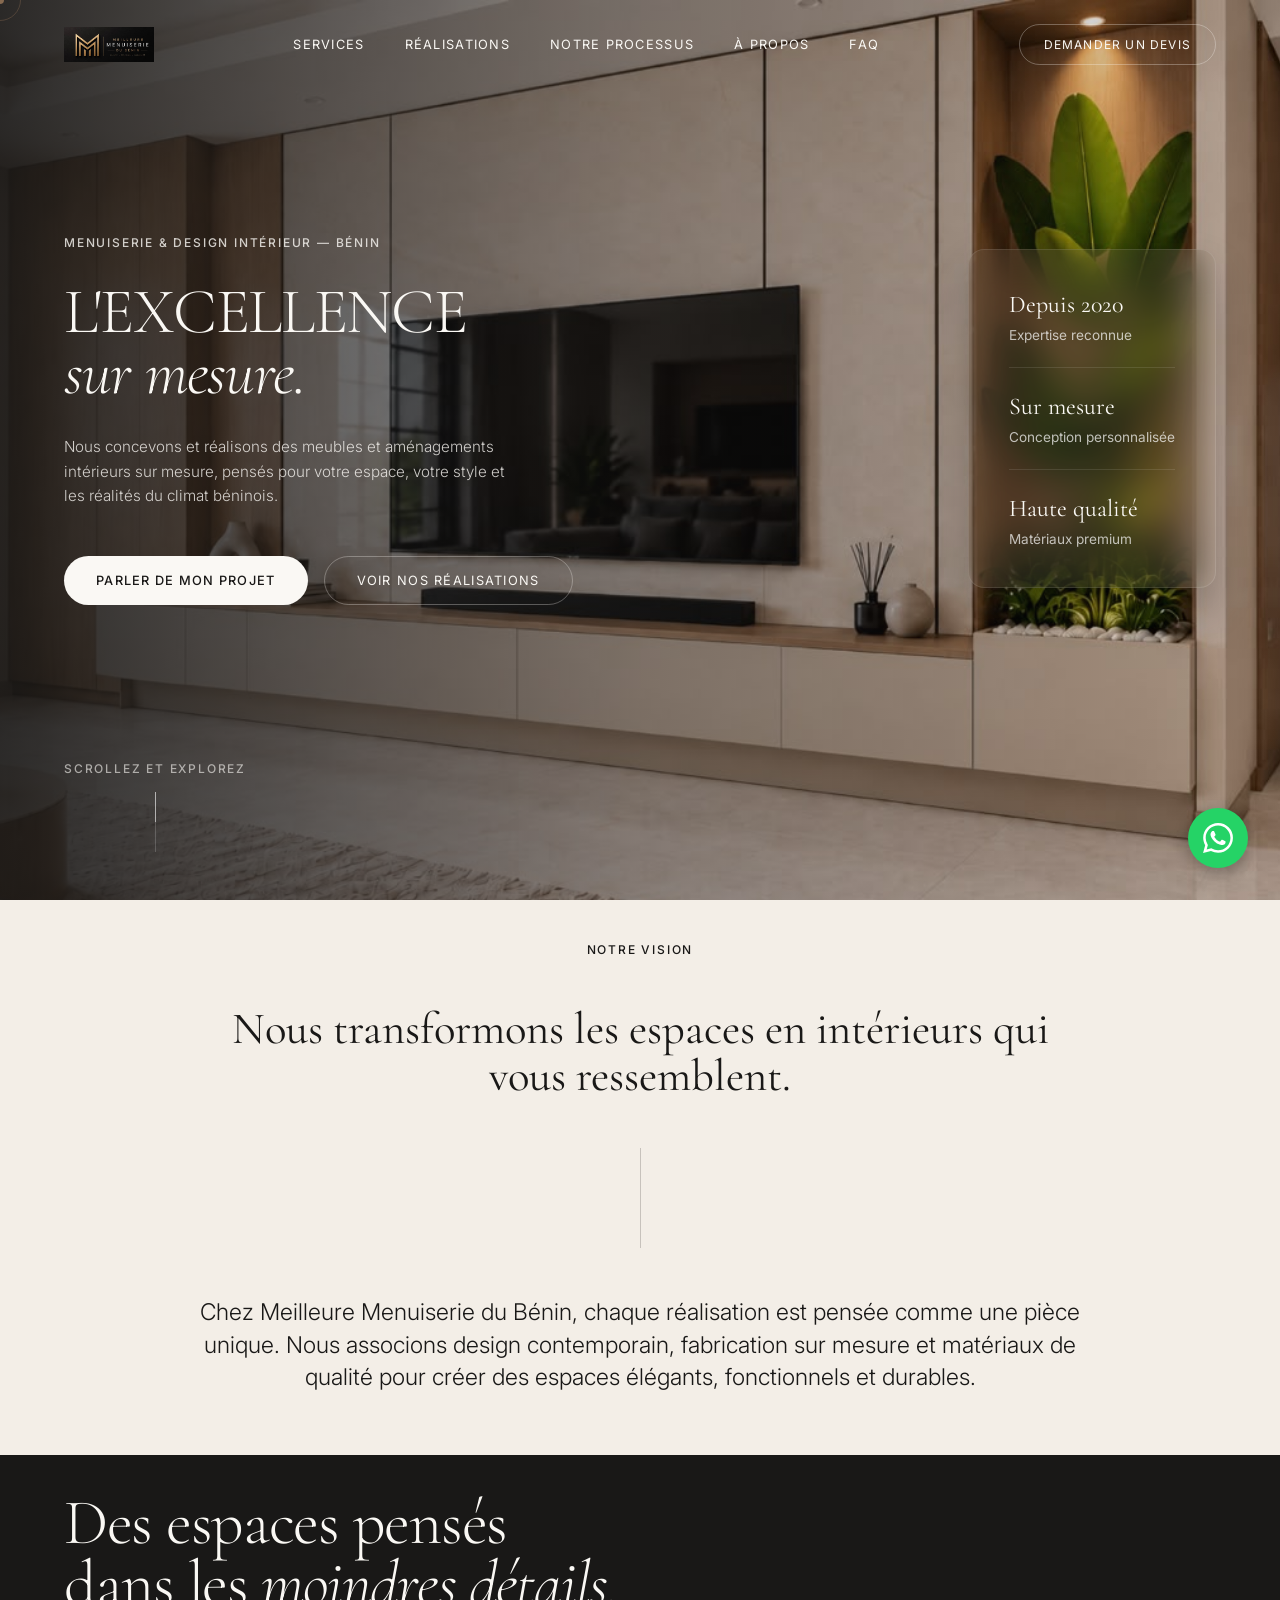
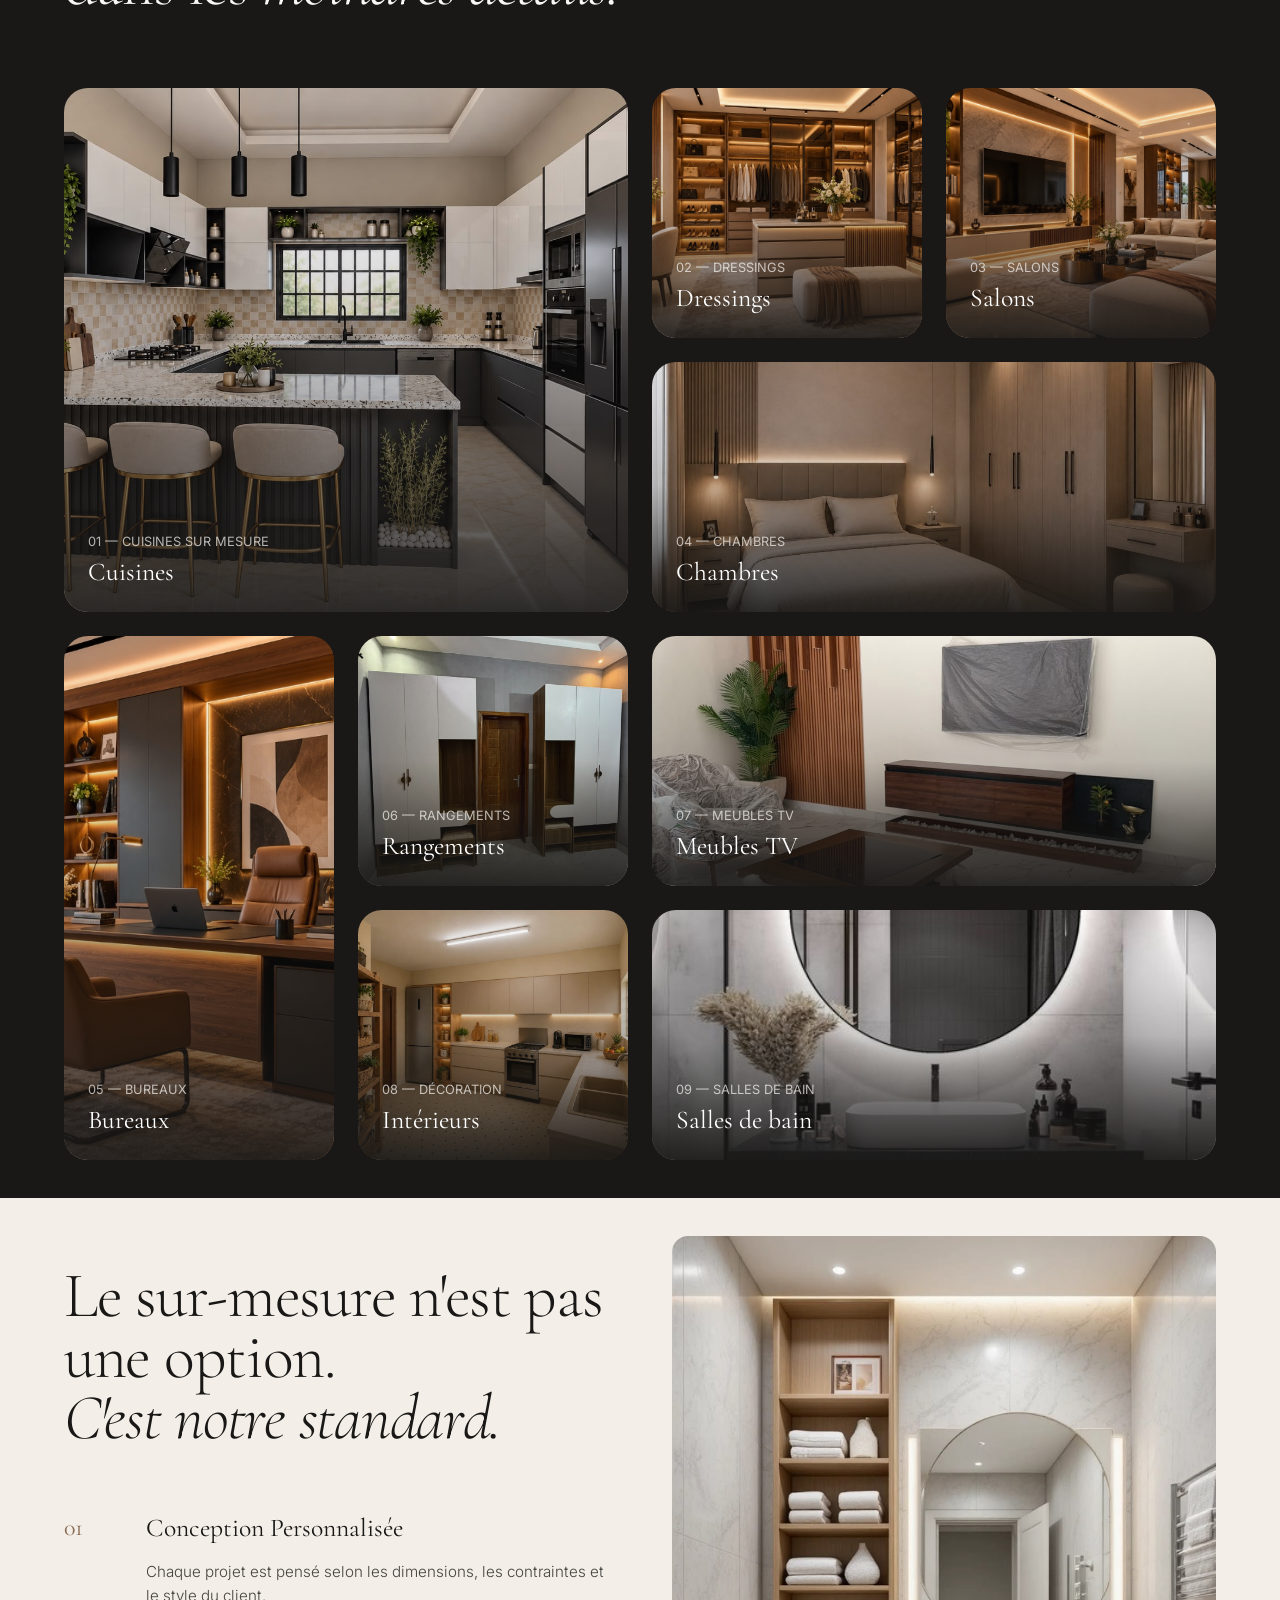
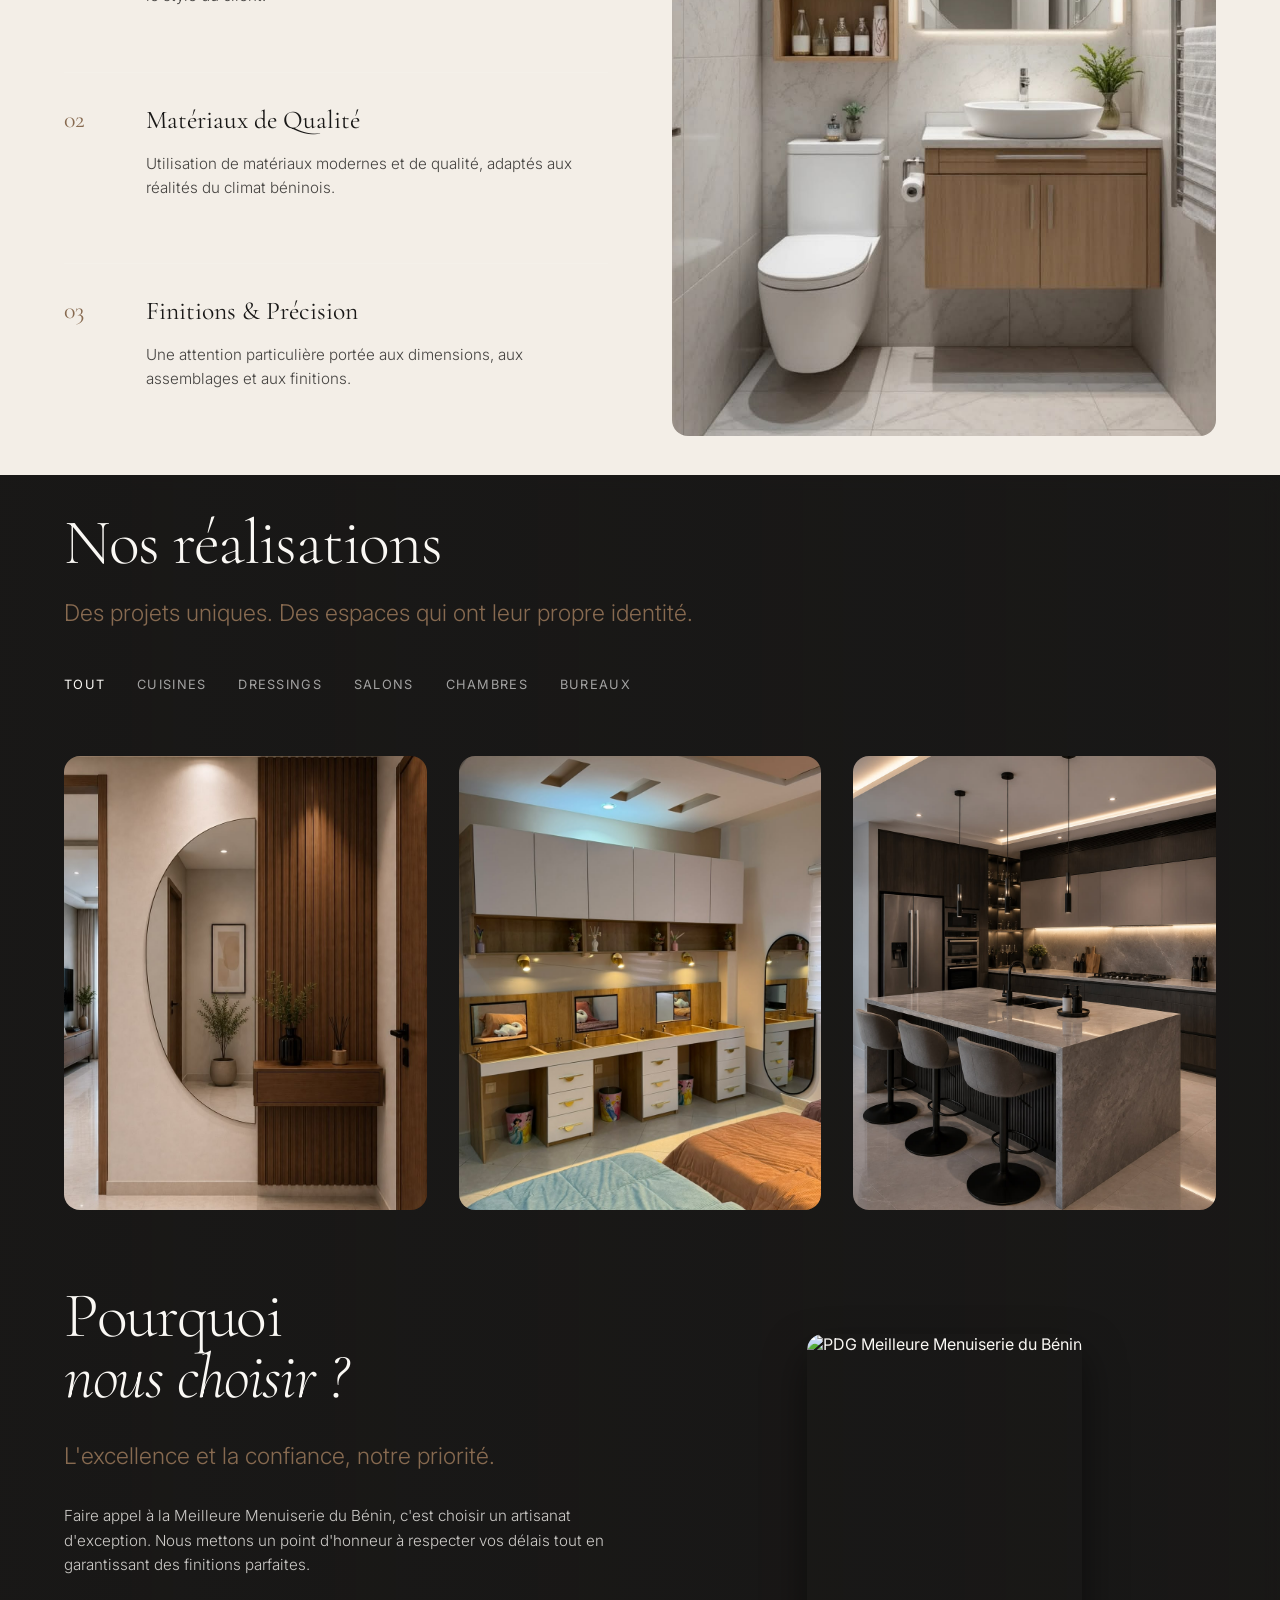
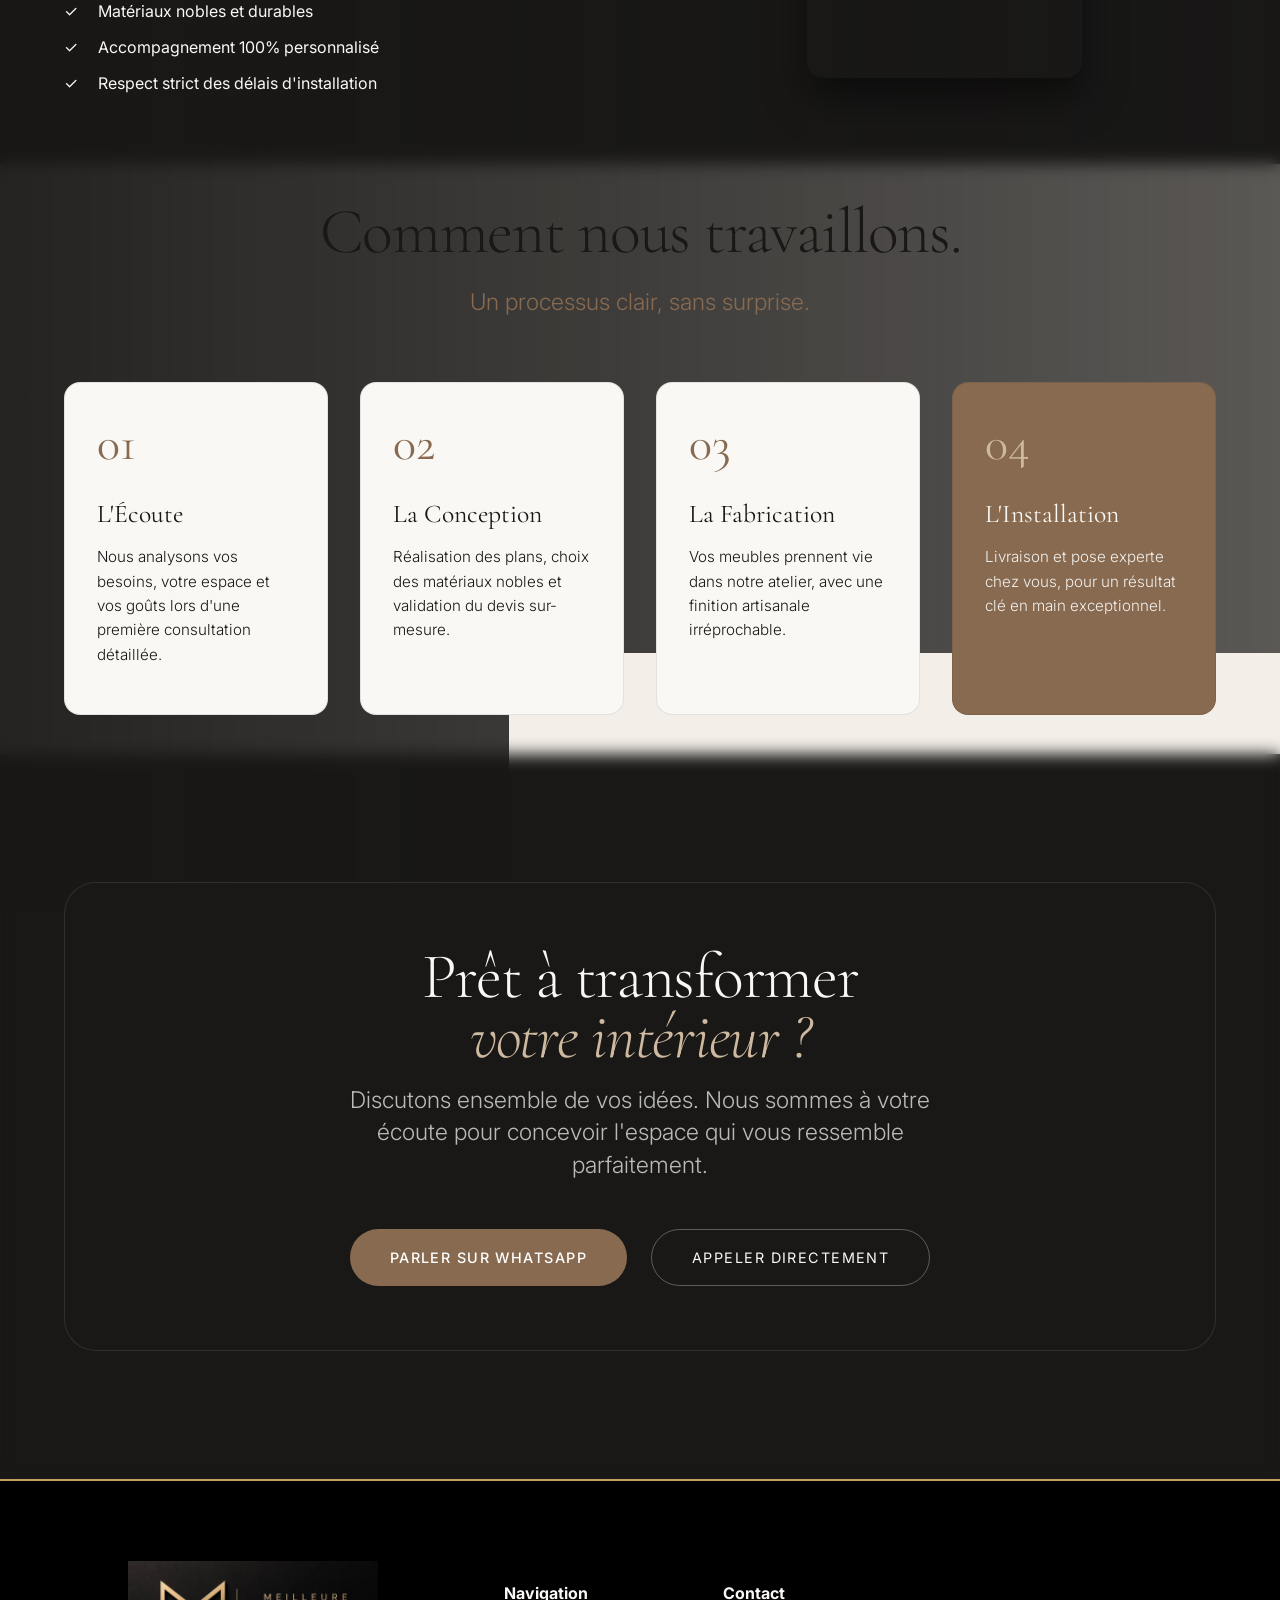
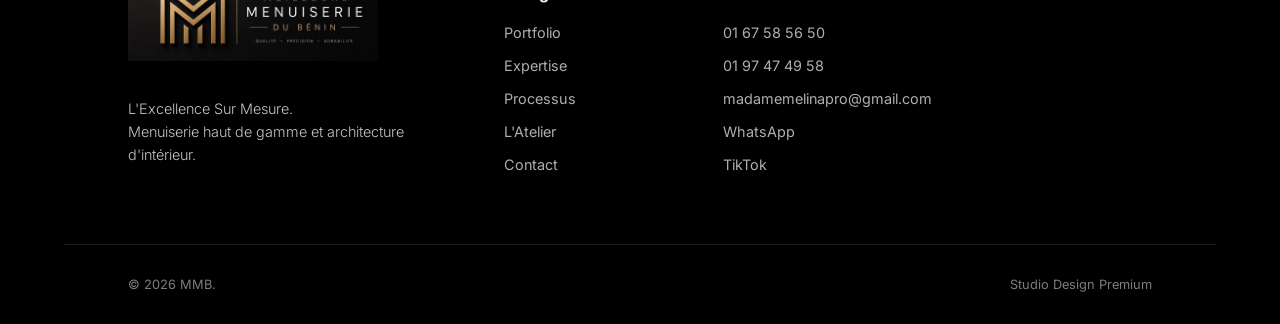
==== commit 7996fb66: "Finalisation du design et ajout des nouvelles fonctionnalités" ====
--- a/index.html
+++ b/index.html
@@ -3,195 +3,554 @@
 <head>
   <meta charset="UTF-8">
   <meta name="viewport" content="width=device-width, initial-scale=1.0">
-  <title>MEILLEURE MENUISERIE DU BÉNIN | Ameublement & Menuiserie sur Mesure</title>
-  <meta name="description" content="MEILLEURE MENUISERIE DU BÉNIN conçoit et réalise cuisines, dressings, mobiliers et aménagements intérieurs sur mesure au Bénin.">
-  <meta http-equiv="Content-Security-Policy" content="default-src 'self'; style-src 'self' 'unsafe-inline' https://fonts.googleapis.com; font-src 'self' https://fonts.gstatic.com; img-src 'self' data: https://images.unsplash.com; script-src 'self';">
-  <meta name="theme-color" content="#1A1A1A">
+  <title>Meilleure Menuiserie du Bénin | Ameublement & Design Intérieur Sur Mesure</title>
+  <meta name="description" content="Meilleure Menuiserie du Bénin conçoit et réalise vos meubles, cuisines, dressings et aménagements intérieurs sur mesure avec des matériaux de qualité.">
   <link rel="stylesheet" href="css/style.css">
-  <link rel="stylesheet" href="css/pages.css">
+
+      <style>
+        .lightbox {
+          position: fixed;
+          top: 0; left: 0; width: 100%; height: 100%;
+          background: rgba(10, 10, 10, 0.95);
+          backdrop-filter: blur(10px);
+          z-index: 9999;
+          display: flex;
+          align-items: center;
+          justify-content: center;
+          opacity: 0;
+          pointer-events: none;
+          transition: opacity 0.4s ease;
+        }
+        .lightbox.active {
+          opacity: 1;
+          pointer-events: auto;
+        }
+        .lightbox-content {
+          max-width: 90%;
+          max-height: 80vh;
+          position: relative;
+        }
+        .lightbox-img {
+          max-width: 100%;
+          max-height: 80vh;
+          object-fit: contain;
+          border-radius: 5px;
+          box-shadow: 0 10px 40px rgba(0,0,0,0.5);
+        }
+        .lightbox-close, .lightbox-prev, .lightbox-next {
+          position: absolute;
+          color: white;
+          font-size: 3rem;
+          cursor: pointer;
+          user-select: none;
+          transition: color 0.3s;
+        }
+        .lightbox-close:hover, .lightbox-prev:hover, .lightbox-next:hover {
+          color: var(--c-bois-chaud);
+        }
+        .lightbox-close { top: 30px; right: 40px; font-size: 4rem; }
+        .lightbox-prev { left: 40px; top: 50%; transform: translateY(-50%); }
+        .lightbox-next { right: 40px; top: 50%; transform: translateY(-50%); }
+        
+        @media (max-width: 768px) {
+          .lightbox-prev { left: 10px; }
+          .lightbox-next { right: 10px; }
+          .lightbox-close { top: 10px; right: 20px; font-size: 3rem; }
+        }
+      </style>
 </head>
 <body>
-
-  <!-- Header -->
-  <header class="site-header">
-    <div class="container header-inner">
-      <a href="/" class="logo">
-        MMB
-        <span>L'EXCELLENCE SUR MESURE</span>
-      </a>
-      <nav class="nav-links">
-        <a href="/">Accueil</a>
-        <a href="/realisations.html">Réalisations</a>
-        <a href="/services.html">Services</a>
-        <a href="/a-propos.html">À propos</a>
-        <a href="/processus.html">Processus</a>
-        <a href="/faq.html">FAQ</a>
-        <a href="/contact.html">Contact</a>
-        <a href="/contact.html" class="btn btn-primary">Demander un devis</a>
-      </nav>
-      <div class="mobile-menu-toggle">
-        <span></span><span></span><span></span>
-      </div>
+  <div class="cursor-dot"></div>
+  <div class="cursor-ring"></div>
+
+  <nav class="navbar">
+    <a href="#" class="logo-wrap">
+      <img src="Image/LOGO.jpg" alt="MMB Logo">
+    </a>
+    <div class="nav-links">
+      <a href="#services" class="nav-link">Services</a>
+      <a href="#realisations" class="nav-link">Réalisations</a>
+      <a href="#processus" class="nav-link">Notre Processus</a>
+      <a href="#a-propos" class="nav-link">À Propos</a>
+      <a href="#faq" class="nav-link">FAQ</a>
     </div>
-  </header>
-
-  <!-- Hero Section -->
-  <section class="hero">
-    <img src="https://images.unsplash.com/photo-1600607688969-a5bfcd64bd40?auto=format&fit=crop&w=1920&q=80" alt="Intérieur premium sur mesure" class="hero-bg">
+    <a href="#" onclick="document.getElementById('devis-modal').classList.add('active'); return false;" class="nav-cta">Demander un devis</a>
+    <button class="menu-toggle">MENU</button>
+  </nav>
+
+  <div class="mobile-menu">
+    <a href="#services" class="nav-link">Services</a>
+    <a href="#realisations" class="nav-link">Réalisations</a>
+    <a href="#processus" class="nav-link">Processus</a>
+    <a href="#a-propos" class="nav-link">À Propos</a>
+    <a href="#faq" class="nav-link">FAQ</a>
+    <a href="#contact" class="nav-link">Contact</a>
+  </div>
+
+  <main>
+    <!-- HERO -->
+    <section class="hero">
+      <div class="hero-slideshow">
+        <img src="Image/image1-salon.JPG" class="hero-bg slide active">
+        <img src="Image/image2-cuisine.JPG" class="hero-bg slide">
+        <img src="Image/image3-decoration.JPG" class="hero-bg slide">
+        <img src="Image/image4-dressing.jpg" class="hero-bg slide">
+      </div>
+      <div class="hero-overlay"></div>
+      
+      <div class="container hero-content">
+        <div class="hero-left reveal">
+          <span class="t-label hero-label">MENUISERIE & DESIGN INTÉRIEUR — BÉNIN</span>
+          <h1 class="t-display">L'EXCELLENCE<br><span class="t-italic">sur mesure.</span></h1>
+          <p class="t-body hero-desc">Nous concevons et réalisons des meubles et aménagements intérieurs sur mesure, pensés pour votre espace, votre style et les réalités du climat béninois.</p>
+          <div class="hero-ctas">
+            <a href="#contact" class="btn-primary">Parler de mon projet</a>
+            <a href="#realisations" class="btn-secondary">Voir nos réalisations</a>
+          </div>
+        </div>
+        
+        <div class="hero-right reveal" style="transition-delay: 0.2s;">
+          <div class="glass-card">
+            <div class="glass-item">
+              <div class="glass-item-title">Depuis 2020</div>
+              <div class="glass-item-desc">Expertise reconnue</div>
+            </div>
+            <div class="glass-item">
+              <div class="glass-item-title">Sur mesure</div>
+              <div class="glass-item-desc">Conception personnalisée</div>
+            </div>
+            <div class="glass-item">
+              <div class="glass-item-title">Haute qualité</div>
+              <div class="glass-item-desc">Matériaux premium</div>
+            </div>
+          </div>
+        </div>
+      </div>
+      
+      <div class="scroll-indicator">
+        <span class="t-label">Scrollez et explorez</span>
+        <div class="scroll-line"></div>
+      </div>
+    </section>
+
+    <!-- INTRO -->
+    <section class="section light-theme">
+      <div class="container vision-section reveal">
+        <span class="t-label">Notre Vision</span>
+        <h2 class="t-h2 vision-text">Nous transformons les espaces en intérieurs qui vous ressemblent.</h2>
+        <div class="vision-divider"></div>
+        <p class="t-body-large" style="margin-top: 3rem;">Chez Meilleure Menuiserie du Bénin, chaque réalisation est pensée comme une pièce unique. Nous associons design contemporain, fabrication sur mesure et matériaux de qualité pour créer des espaces élégants, fonctionnels et durables.</p>
+      </div>
+    </section>
+
+    
+    <!-- SERVICES -->
+    <section id="services" class="section container">
+      <div class="services-header reveal">
+        <h2 class="t-display">Des espaces pensés<br>dans les <span class="t-italic">moindres détails.</span></h2>
+      </div>
+      
+      <style>
+        .services-bento {
+          display: grid;
+          grid-template-columns: repeat(4, 1fr);
+          grid-auto-rows: 250px;
+          gap: 1.5rem;
+        }
+        .bento-card {
+          position: relative;
+          border-radius: 1.5rem;
+          overflow: hidden;
+          display: block;
+          background: var(--c-espresso);
+        }
+        .bento-card img {
+          width: 100%;
+          height: 100%;
+          object-fit: cover;
+          transition: transform 0.8s var(--ease);
+        }
+        .bento-card:hover img {
+          transform: scale(1.05);
+        }
+        .bento-overlay {
+          position: absolute;
+          inset: 0;
+          background: linear-gradient(to top, rgba(25,24,23,0.9) 0%, rgba(25,24,23,0.2) 50%, rgba(25,24,23,0) 100%);
+          display: flex;
+          flex-direction: column;
+          justify-content: flex-end;
+          padding: 1.5rem;
+          pointer-events: none;
+        }
+        
+        .bento-card:nth-child(1) { grid-column: span 2; grid-row: span 2; }
+        .bento-card:nth-child(2) { grid-column: span 1; grid-row: span 1; }
+        .bento-card:nth-child(3) { grid-column: span 1; grid-row: span 1; }
+        .bento-card:nth-child(4) { grid-column: span 2; grid-row: span 1; }
+        .bento-card:nth-child(5) { grid-column: span 1; grid-row: span 2; }
+        .bento-card:nth-child(6) { grid-column: span 1; grid-row: span 1; }
+        .bento-card:nth-child(7) { grid-column: span 2; grid-row: span 1; }
+        .bento-card:nth-child(8) { grid-column: span 1; grid-row: span 1; }
+        .bento-card:nth-child(9) { grid-column: span 2; grid-row: span 1; }
+
+        @media (max-width: 900px) {
+          .services-bento {
+            grid-template-columns: repeat(2, 1fr);
+            grid-auto-rows: 200px;
+          }
+          .bento-card:nth-child(1) { grid-column: span 2; grid-row: span 2; }
+          .bento-card:nth-child(n+2) { grid-column: span 1; grid-row: span 1; }
+          .bento-card:nth-child(4) { grid-column: span 2; grid-row: span 1; }
+          .bento-card:nth-child(7) { grid-column: span 2; grid-row: span 1; }
+          .bento-card:nth-child(9) { grid-column: span 2; grid-row: span 1; }
+        }
+        @media (max-width: 600px) {
+          .services-bento {
+            grid-template-columns: 1fr;
+          }
+          .bento-card:nth-child(n) { grid-column: span 1; grid-row: span 1; }
+          .bento-card:nth-child(1) { grid-row: span 2; }
+        }
+      </style>
+
+      <div class="services-bento">
+        <a href="#" data-cat="cuisines" class="bento-card reveal open-lightbox-btn">
+          <img src="Image/image2-cuisine.JPG">
+          <div class="bento-overlay">
+            <span class="service-num" style="margin-bottom: 0.5rem; font-size: 0.8rem;">01 — CUISINES SUR MESURE</span>
+            <h3 class="t-h3" style="color: white; margin: 0;">Cuisines</h3>
+          </div>
+        </a>
+        <a href="#" data-cat="dressings" class="bento-card reveal open-lightbox-btn" style="transition-delay: 0.1s;">
+          <img src="Image/image4-dressing.jpg">
+          <div class="bento-overlay">
+            <span class="service-num" style="margin-bottom: 0.5rem; font-size: 0.8rem;">02 — DRESSINGS</span>
+            <h3 class="t-h3" style="color: white; margin: 0;">Dressings</h3>
+          </div>
+        </a>
+        <a href="#" data-cat="salons" class="bento-card reveal open-lightbox-btn" style="transition-delay: 0.2s;">
+          <img src="Image/Salon_new.jpg">
+          <div class="bento-overlay">
+            <span class="service-num" style="margin-bottom: 0.5rem; font-size: 0.8rem;">03 — SALONS</span>
+            <h3 class="t-h3" style="color: white; margin: 0;">Salons</h3>
+          </div>
+        </a>
+        <a href="#" data-cat="chambres" class="bento-card reveal open-lightbox-btn">
+          <img src="Image/chambre_new_v2.jpg">
+          <div class="bento-overlay">
+            <span class="service-num" style="margin-bottom: 0.5rem; font-size: 0.8rem;">04 — CHAMBRES</span>
+            <h3 class="t-h3" style="color: white; margin: 0;">Chambres</h3>
+          </div>
+        </a>
+        <a href="#" data-cat="bureaux" class="bento-card reveal open-lightbox-btn" style="transition-delay: 0.1s;">
+          <img src="Image/Bureau_new.jpg">
+          <div class="bento-overlay">
+            <span class="service-num" style="margin-bottom: 0.5rem; font-size: 0.8rem;">05 — BUREAUX</span>
+            <h3 class="t-h3" style="color: white; margin: 0;">Bureaux</h3>
+          </div>
+        </a>
+        <a href="#" data-cat="dressings" class="bento-card reveal open-lightbox-btn" style="transition-delay: 0.2s;">
+          <img src="Image/IMG_9230.JPG">
+          <div class="bento-overlay">
+            <span class="service-num" style="margin-bottom: 0.5rem; font-size: 0.8rem;">06 — RANGEMENTS</span>
+            <h3 class="t-h3" style="color: white; margin: 0;">Rangements</h3>
+          </div>
+        </a>
+        <a href="#" data-cat="salons" class="bento-card reveal open-lightbox-btn">
+          <img src="Image/IMG_9227.JPG">
+          <div class="bento-overlay">
+            <span class="service-num" style="margin-bottom: 0.5rem; font-size: 0.8rem;">07 — MEUBLES TV</span>
+            <h3 class="t-h3" style="color: white; margin: 0;">Meubles TV</h3>
+          </div>
+        </a>
+        <a href="#" data-cat="salons" class="bento-card reveal open-lightbox-btn" style="transition-delay: 0.1s;">
+          <img src="Image/IMG_9285.JPG">
+          <div class="bento-overlay">
+            <span class="service-num" style="margin-bottom: 0.5rem; font-size: 0.8rem;">08 — DÉCORATION</span>
+            <h3 class="t-h3" style="color: white; margin: 0;">Intérieurs</h3>
+          </div>
+        </a>
+        <a href="#" data-cat="salles-de-bain" class="bento-card reveal open-lightbox-btn" style="transition-delay: 0.2s;">
+          <img src="Image/salle_de_bain_new.jpg">
+          <div class="bento-overlay">
+            <span class="service-num" style="margin-bottom: 0.5rem; font-size: 0.8rem;">09 — SALLES DE BAIN</span>
+            <h3 class="t-h3" style="color: white; margin: 0;">Salles de bain</h3>
+          </div>
+        </a>
+      </div>
+    </section>
+
+    <!-- SAVOIR-FAIRE -->
+    <section id="a-propos" class="section light-theme container">
+      <div class="savoir-grid">
+        <div class="savoir-content reveal">
+          <h2 class="t-display" style="margin-bottom: 2rem;">Le sur-mesure n'est pas une option.<br><span class="t-italic">C'est notre standard.</span></h2>
+          
+          <div class="savoir-list">
+            <div class="savoir-item">
+              <div class="savoir-num">01</div>
+              <div>
+                <h4 class="t-h3" style="margin: 0 0 1rem;">Conception Personnalisée</h4>
+                <p class="t-body">Chaque projet est pensé selon les dimensions, les contraintes et le style du client.</p>
+              </div>
+            </div>
+            <div class="savoir-item">
+              <div class="savoir-num">02</div>
+              <div>
+                <h4 class="t-h3" style="margin: 0 0 1rem;">Matériaux de Qualité</h4>
+                <p class="t-body">Utilisation de matériaux modernes et de qualité, adaptés aux réalités du climat béninois.</p>
+              </div>
+            </div>
+            <div class="savoir-item">
+              <div class="savoir-num">03</div>
+              <div>
+                <h4 class="t-h3" style="margin: 0 0 1rem;">Finitions & Précision</h4>
+                <p class="t-body">Une attention particulière portée aux dimensions, aux assemblages et aux finitions.</p>
+              </div>
+            </div>
+          </div>
+        </div>
+                <div class="savoir-img-wrap reveal" id="savoir-fader" style="position: relative; height: 800px; border-radius: 1rem; overflow: hidden;">
+          <img src="Image/Autres../30af9e8b28b889719b75a378cf36a958.jpg" class="savoir-img parallax-img fade-img active" data-speed="0.1" style="position: absolute; top:0; left:0; width:100%; height:100%; object-fit:cover; opacity: 1; transition: opacity 0.8s ease;">
+          <img src="Image/Autres../415aa88df9f7460bd2f377ea8b50adc5.jpg" class="savoir-img parallax-img fade-img " data-speed="0.1" style="position: absolute; top:0; left:0; width:100%; height:100%; object-fit:cover; opacity: 0; transition: opacity 0.8s ease;">
+          <img src="Image/Autres../50f0d86238313db7515d854b8b6307b7.jpg" class="savoir-img parallax-img fade-img " data-speed="0.1" style="position: absolute; top:0; left:0; width:100%; height:100%; object-fit:cover; opacity: 0; transition: opacity 0.8s ease;">
+          <img src="Image/Autres../6314c1a8f4a29acfe488645eb605eba5.jpg" class="savoir-img parallax-img fade-img " data-speed="0.1" style="position: absolute; top:0; left:0; width:100%; height:100%; object-fit:cover; opacity: 0; transition: opacity 0.8s ease;">
+          <img src="Image/Autres../67644d0c557ce1fe318e5a42877c40cd.jpg" class="savoir-img parallax-img fade-img " data-speed="0.1" style="position: absolute; top:0; left:0; width:100%; height:100%; object-fit:cover; opacity: 0; transition: opacity 0.8s ease;">
+          <img src="Image/Autres../ab8f039197ad7b740125543be97870d4.jpg" class="savoir-img parallax-img fade-img " data-speed="0.1" style="position: absolute; top:0; left:0; width:100%; height:100%; object-fit:cover; opacity: 0; transition: opacity 0.8s ease;">
+        </div>
+      </div>
+    </section>
+
+    
+    <!-- REALISATIONS WRAPPER -->
+    <div style="position: relative; background: url('Image/photo8-coiffeuse.JPG') center/cover fixed; overflow: hidden;">
+      <div style="position: absolute; top: 0; left: 0; width: 100%; height: 100%; background: linear-gradient(to right, rgba(25,24,23,0.95), rgba(25,24,23,0.7)); backdrop-filter: blur(8px);"></div>
+      <div style="position: relative; z-index: 2;">
+        <section id="realisations" class="section container">
+      <div class="reveal">
+        <h2 class="t-display">Nos réalisations</h2>
+        <p class="t-body-large" style="margin-bottom: 3rem; color: var(--c-bois-chaud);">Des projets uniques. Des espaces qui ont leur propre identité.</p>
+      </div>
+
+      <div class="portfolio-filters reveal">
+        <a href="#" data-cat="tout" class="filter-btn active">TOUT</a>
+        <a href="#" data-cat="cuisines" class="filter-btn">CUISINES</a>
+        <a href="#" data-cat="dressings" class="filter-btn">DRESSINGS</a>
+        <a href="#" data-cat="salons" class="filter-btn">SALONS</a>
+        <a href="#" data-cat="chambres" class="filter-btn">CHAMBRES</a>
+        <a href="#" data-cat="bureaux" class="filter-btn">BUREAUX</a>
+      </div>
+
+            <style>
+        .portfolio-trio {
+          display: grid;
+          grid-template-columns: repeat(3, 1fr);
+          gap: 2rem;
+          margin-top: 4rem;
+        }
+        .trio-item {
+          position: relative;
+          border-radius: 1rem;
+          overflow: hidden;
+          aspect-ratio: 4 / 5;
+          display: block;
+        }
+        .trio-item img {
+          width: 100%;
+          height: 100%;
+          object-fit: cover;
+          transition: transform 0.8s ease;
+        }
+        .trio-item:hover img {
+          transform: scale(1.05);
+        }
+        @media (max-width: 768px) {
+          .portfolio-trio {
+            grid-template-columns: 1fr;
+          }
+          .trio-item {
+            aspect-ratio: 16 / 9;
+          }
+        }
+      </style>
+      
+      <div class="portfolio-trio">
+        <a href="#contact" class="trio-item reveal">
+          <img src="Image/photo1-decoration.JPG">
+          <div class="port-overlay">
+            <span style="color: #FADDAA; font-weight: bold; font-size: 0.85rem; letter-spacing: 0.1em; text-transform: uppercase; margin-bottom: 0.5rem;">Intérieur</span>
+            <h3 class="t-h3" style="color: white; margin: 0;">Décoration</h3>
+          </div>
+        </a>
+        <a href="#contact" class="trio-item reveal" style="transition-delay: 0.1s;">
+          <img src="Image/photo2-coiffeuse.JPG">
+          <div class="port-overlay">
+            <span style="color: #FADDAA; font-weight: bold; font-size: 0.85rem; letter-spacing: 0.1em; text-transform: uppercase; margin-bottom: 0.5rem;">Meuble</span>
+            <h3 class="t-h3" style="color: white; margin: 0;">Coiffeuse</h3>
+          </div>
+        </a>
+        <a href="#contact" class="trio-item reveal" style="transition-delay: 0.2s;">
+          <img src="Image/photo23-cuisine.jpg">
+          <div class="port-overlay">
+            <span style="color: #FADDAA; font-weight: bold; font-size: 0.85rem; letter-spacing: 0.1em; text-transform: uppercase; margin-bottom: 0.5rem;">Sur mesure</span>
+            <h3 class="t-h3" style="color: white; margin: 0;">Cuisine</h3>
+          </div>
+        </a>
+      </div>
+      </section>
+    </div>
+
+        <!-- POURQUOI NOUS CHOISIR -->
+    <section id="pourquoi-nous" class="section container">
+      <div style="display: grid; grid-template-columns: repeat(auto-fit, minmax(300px, 1fr)); gap: 4rem; align-items: center;">
+        <div class="reveal">
+          <h2 class="t-display" style="margin-bottom: 2rem;">Pourquoi<br><span class="t-italic">nous choisir ?</span></h2>
+          <p class="t-body-large" style="margin-bottom: 2rem; color: var(--c-bois-chaud);">L'excellence et la confiance, notre priorité.</p>
+          <p class="t-body" style="margin-bottom: 1.5rem;">Faire appel à la Meilleure Menuiserie du Bénin, c'est choisir un artisanat d'exception. Nous mettons un point d'honneur à respecter vos délais tout en garantissant des finitions parfaites.</p>
+          <ul style="list-style: none; padding: 0; margin-bottom: 2rem; color: var(--c-blanc);">
+            <li style="margin-bottom: 1rem;">✓ <span style="margin-left: 1rem;">Matériaux nobles et durables</span></li>
+            <li style="margin-bottom: 1rem;">✓ <span style="margin-left: 1rem;">Accompagnement 100% personnalisé</span></li>
+            <li style="margin-bottom: 1rem;">✓ <span style="margin-left: 1rem;">Respect strict des délais d'installation</span></li>
+          </ul>
+        </div>
+        <div class="reveal" style="position: relative; border-radius: 1rem; overflow: hidden; box-shadow: 0 20px 40px rgba(0,0,0,0.5); aspect-ratio: 4/5; max-width: 400px; margin: 0 auto;">
+          <img src="Image/image-pdg.JPG" alt="PDG Meilleure Menuiserie du Bénin" style="width: 100%; height: 100%; object-fit: cover; object-position: center top;">
+        </div>
+      </div>
+    </section>
+
+<!-- NOUVEAU PROCESSUS -->
+    <section id="processus" class="section light-theme">
+      <div class="container">
+        <div class="reveal" style="text-align: center; margin-bottom: 4rem;">
+          <h2 class="t-display">Comment nous travaillons.</h2>
+          <p class="t-body-large" style="color: var(--c-bois-chaud);">Un processus clair, sans surprise.</p>
+        </div>
+        
+        <div style="display: grid; grid-template-columns: repeat(auto-fit, minmax(250px, 1fr)); gap: 2rem;">
+          <div class="reveal" style="padding: 2rem; border: 1px solid rgba(25,24,23,0.1); border-radius: 1rem; background: var(--c-blanc);">
+            <div style="font-family: var(--f-heading); font-size: 3rem; color: var(--c-bois-chaud); margin-bottom: 1rem;">01</div>
+            <h3 class="t-h3" style="margin-bottom: 1rem;">L'Écoute</h3>
+            <p class="t-body" style="color: var(--c-espresso);">Nous analysons vos besoins, votre espace et vos goûts lors d'une première consultation détaillée.</p>
+          </div>
+          
+          <div class="reveal" style="padding: 2rem; border: 1px solid rgba(25,24,23,0.1); border-radius: 1rem; background: var(--c-blanc); transition-delay: 0.1s;">
+            <div style="font-family: var(--f-heading); font-size: 3rem; color: var(--c-bois-chaud); margin-bottom: 1rem;">02</div>
+            <h3 class="t-h3" style="margin-bottom: 1rem;">La Conception</h3>
+            <p class="t-body" style="color: var(--c-espresso);">Réalisation des plans, choix des matériaux nobles et validation du devis sur-mesure.</p>
+          </div>
+          
+          <div class="reveal" style="padding: 2rem; border: 1px solid rgba(25,24,23,0.1); border-radius: 1rem; background: var(--c-blanc); transition-delay: 0.2s;">
+            <div style="font-family: var(--f-heading); font-size: 3rem; color: var(--c-bois-chaud); margin-bottom: 1rem;">03</div>
+            <h3 class="t-h3" style="margin-bottom: 1rem;">La Fabrication</h3>
+            <p class="t-body" style="color: var(--c-espresso);">Vos meubles prennent vie dans notre atelier, avec une finition artisanale irréprochable.</p>
+          </div>
+          
+          <div class="reveal" style="padding: 2rem; border: 1px solid rgba(25,24,23,0.1); border-radius: 1rem; background: var(--c-bois-chaud); color: var(--c-blanc); transition-delay: 0.3s;">
+            <div style="font-family: var(--f-heading); font-size: 3rem; color: var(--c-beige); margin-bottom: 1rem;">04</div>
+            <h3 class="t-h3" style="margin-bottom: 1rem;">L'Installation</h3>
+            <p class="t-body" style="color: rgba(255,255,255,0.9);">Livraison et pose experte chez vous, pour un résultat clé en main exceptionnel.</p>
+          </div>
+        </div>
+      </div>
+    </section>
+
+    <!-- NOUVEAU CONTACT / CTA MINIMALISTE -->
+    <section id="contact" class="section container" style="padding-top: 8rem; padding-bottom: 8rem;">
+      <div class="reveal" style="background: var(--c-espresso); border-radius: 2rem; padding: 4rem 2rem; text-align: center; position: relative; overflow: hidden; border: 1px solid rgba(255,255,255,0.1);">
+        <div style="position: relative; z-index: 2;">
+          <h2 class="t-display" style="color: var(--c-blanc); margin-bottom: 1rem;">Prêt à transformer<br><span class="t-italic" style="color: var(--c-beige);">votre intérieur ?</span></h2>
+          <p class="t-body-large" style="color: rgba(255,255,255,0.7); max-width: 600px; margin: 0 auto 3rem;">Discutons ensemble de vos idées. Nous sommes à votre écoute pour concevoir l'espace qui vous ressemble parfaitement.</p>
+          
+          <div style="display: flex; justify-content: center; gap: 1.5rem; flex-wrap: wrap;">
+            <a href="https://wa.me/22967585650" target="_blank" class="btn-primary" style="background: var(--c-bois-chaud); color: white; border: none; padding: 1.2rem 2.5rem; font-size: 0.9rem;">PARLER SUR WHATSAPP</a>
+            <a href="tel:0167585650" class="btn-secondary" style="padding: 1.2rem 2.5rem; font-size: 0.9rem;">APPELER DIRECTEMENT</a>
+          </div>
+        </div>
+      </div>
+    </section>
+    
+  
+  </main>
+
+  <footer class="footer">
+    <div class="container f-grid">
+      <div class="f-col">
+        <a href="/" class="logo" style="display:inline-block; max-width:250px;"><img src="Image/logo_mmb_footer.jpg" alt="MMB Logo" style="width: 100%; height: auto; object-fit: contain;"></a>
+        <p class="t-body" style="margin-top: 2rem; font-size: 0.9rem;">L'Excellence Sur Mesure.<br>Menuiserie haut de gamme et architecture d'intérieur.</p>
+      </div>
+      <div class="f-col">
+        <h4>Navigation</h4>
+        <div class="f-links">
+          <a href="/realisations.html">Portfolio</a>
+          <a href="/services.html">Expertise</a>
+          <a href="/processus.html">Processus</a>
+          <a href="/a-propos.html">L'Atelier</a>
+          <a href="/contact.html">Contact</a>
+        </div>
+      </div>
+      <div class="f-col">
+        <h4>Contact</h4>
+        <div class="f-links">
+          <a href="tel:0167585650">01 67 58 56 50</a>
+          <a href="tel:0197474958">01 97 47 49 58</a>
+          <a href="mailto:madamemelinapro@gmail.com">madamemelinapro@gmail.com</a>
+          <a href="https://wa.me/22967585650?text=Salut%2C%20je%20suis%20interss%C3%A9e%20par%20vos%20realisation%2C%20j%27aimerais%20en%20savoir%20plus%20." target="_blank">WhatsApp</a>
+          <a href="https://www.tiktok.com/@madame_melinaa" target="_blank">TikTok</a>
+        </div>
+      </div>
+    </div>
     <div class="container">
-      <div class="hero-content fade-up">
-        <div class="hero-subtitle">Meilleure Menuiserie du Bénin</div>
-        <h1 class="hero-title">L'EXCELLENCE SUR MESURE</h1>
-        <p class="hero-text">Nous concevons et réalisons des mobiliers et aménagements intérieurs sur mesure, pensés pour votre espace, votre style et vos exigences.</p>
-        <div class="hero-buttons">
-          <a href="/contact.html" class="btn btn-primary">Demander un devis</a>
-          <a href="/realisations.html" class="btn btn-secondary">Découvrir nos réalisations</a>
-        </div>
-      </div>
-    </div>
-  </section>
-
-  <!-- Introduction -->
-  <section class="section-intro">
-    <div class="container intro-grid">
-      <div class="intro-text fade-up">
-        <span class="section-subtitle">Notre Approche</span>
-        <h2 class="section-title">L'ART DU SUR-MESURE</h2>
-        <p>Depuis 2020, MEILLEURE MENUISERIE DU BÉNIN accompagne ses clients dans la conception et la réalisation de mobiliers et d’aménagements intérieurs personnalisés.</p>
-        <p>Notre approche associe design, qualité des matériaux, précision et adaptation à chaque espace. Rien n’est standard lorsque votre espace ne l’est pas. Chaque réalisation est pensée selon les dimensions, les contraintes et les préférences de votre projet.</p>
-      </div>
-      <div class="intro-image fade-up">
-        <img src="https://images.unsplash.com/photo-1600585154340-be6161a56a0c?auto=format&fit=crop&w=800&q=80" alt="Design intérieur moderne">
-      </div>
-    </div>
-  </section>
-
-  <!-- Services (Accueil) -->
-  <section class="section-services">
-    <div class="container fade-up">
-      <span class="section-subtitle">Expertise</span>
-      <h2 class="section-title">NOS SAVOIR-FAIRE</h2>
-      <div class="services-list">
-        <div class="service-item">
-          <div class="service-item-number">01 —</div>
-          <h3>Cuisine sur mesure</h3>
-          <a href="/services.html">Découvrir ➔</a>
-        </div>
-        <div class="service-item">
-          <div class="service-item-number">02 —</div>
-          <h3>Dressing sur mesure</h3>
-          <a href="/services.html">Découvrir ➔</a>
-        </div>
-        <div class="service-item">
-          <div class="service-item-number">03 —</div>
-          <h3>Placards et rangements</h3>
-          <a href="/services.html">Découvrir ➔</a>
-        </div>
-        <div class="service-item">
-          <div class="service-item-number">04 —</div>
-          <h3>Meubles TV</h3>
-          <a href="/services.html">Découvrir ➔</a>
-        </div>
-        <div class="service-item">
-          <div class="service-item-number">05 —</div>
-          <h3>Aménagement de salon</h3>
-          <a href="/services.html">Découvrir ➔</a>
-        </div>
-        <div class="service-item">
-          <div class="service-item-number">06 —</div>
-          <h3>Décoration intérieure</h3>
-          <a href="/services.html">Découvrir ➔</a>
-        </div>
-      </div>
-    </div>
-  </section>
-
-  <!-- Sur Mesure / Pourquoi nous -->
-  <section class="section-sur-mesure">
-    <div class="container fade-up">
-      <h2 class="section-title">VOTRE ESPACE. VOTRE STYLE. VOTRE MOBILIER.</h2>
-      <p style="max-width: 800px; margin: 0 auto 3rem; font-size: 1.125rem; opacity: 0.9;">
-        Rien n’est standard lorsque votre espace ne l’est pas. Chaque réalisation est pensée selon les dimensions, les contraintes et les préférences de votre projet.
-      </p>
-      
-      <div style="display: grid; grid-template-columns: repeat(auto-fit, minmax(250px, 1fr)); gap: 2rem; text-align: left;">
-        <div>
-          <h3 style="color: var(--color-accent); font-size: 1.25rem; margin-bottom: 0.5rem;">01. SUR MESURE</h3>
-          <p style="opacity: 0.8;">Chaque réalisation est adaptée aux dimensions et aux besoins du projet.</p>
-        </div>
-        <div>
-          <h3 style="color: var(--color-accent); font-size: 1.25rem; margin-bottom: 0.5rem;">02. MATÉRIAUX DE QUALITÉ</h3>
-          <p style="opacity: 0.8;">Des matériaux modernes et de qualité adaptés aux conditions climatiques du Bénin.</p>
-        </div>
-        <div>
-          <h3 style="color: var(--color-accent); font-size: 1.25rem; margin-bottom: 0.5rem;">03. ACCOMPAGNEMENT</h3>
-          <p style="opacity: 0.8;">Conseil et orientation tout au long du projet.</p>
-        </div>
-        <div>
-          <h3 style="color: var(--color-accent); font-size: 1.25rem; margin-bottom: 0.5rem;">04. GARANTIE</h3>
-          <p style="opacity: 0.8;">Finition soignée, installation incluse, et garantie illimitée.</p>
-        </div>
-      </div>
-    </div>
-  </section>
-
-  <!-- Final CTA -->
-  <section class="final-cta">
-    <div class="container fade-up">
-      <h2>VOTRE PROCHAIN PROJET COMMENCE ICI.</h2>
-      <p>Parlez-nous de votre projet et imaginons ensemble un aménagement pensé pour votre espace.</p>
-      <div class="btn-group">
-        <a href="/contact.html" class="btn btn-primary">DEMANDER UN DEVIS</a>
-        <a href="https://wa.me/2290167585650?text=Bonjour,%20je%20souhaite%20obtenir%20un%20devis%20pour%20un%20projet%20d’aménagement%20sur%20mesure." class="btn btn-secondary" target="_blank" rel="noopener noreferrer">WHATSAPP</a>
-      </div>
-    </div>
-  </section>
-
-  <!-- Footer -->
-  <footer class="site-footer">
-    <div class="container">
-      <div class="footer-grid">
-        <div class="footer-col">
-          <h3>MMB</h3>
-          <p>L'EXCELLENCE SUR MESURE</p>
-          <a href="/contact.html" class="btn btn-primary" style="margin-top: 1rem; color: var(--color-primary); background: var(--color-bg);">Demander un devis</a>
-        </div>
-        <div class="footer-col">
-          <h3>Navigation</h3>
-          <a href="/">Accueil</a>
-          <a href="/realisations.html">Réalisations</a>
-          <a href="/services.html">Services</a>
-          <a href="/a-propos.html">À propos</a>
-        </div>
-        <div class="footer-col">
-          <h3>Informations</h3>
-          <a href="/processus.html">Processus</a>
-          <a href="/faq.html">FAQ</a>
-          <a href="/contact.html">Contact</a>
-        </div>
-        <div class="footer-col">
-          <h3>Contact</h3>
-          <p>01 67 58 56 50</p>
-          <p>01 97 47 49 58</p>
-          <a href="mailto:madamemelinapro@gmail.com">madamemelinapro@gmail.com</a>
-          <p>Sur rendez-vous uniquement.</p>
-        </div>
-      </div>
-      <div class="footer-bottom">
-        <div>&copy; 2026 Meilleure Menuiserie du Bénin. Tous droits réservés.</div>
-        <div>
-          <a href="https://www.tiktok.com/@madame_melinaa" target="_blank" rel="noopener noreferrer">TikTok : @madame_melinaa</a>
-        </div>
+      <div class="f-bottom">
+        <span>© 2026 MMB.</span>
+        <span>Studio Design Premium</span>
       </div>
     </div>
   </footer>
 
-  <!-- WhatsApp Float -->
-  <a href="https://wa.me/2290167585650?text=Bonjour,%20je%20souhaite%20obtenir%20un%20devis%20pour%20un%20projet%20d’aménagement%20sur%20mesure." class="whatsapp-float" target="_blank" rel="noopener noreferrer">
-    <svg class="whatsapp-icon" xmlns="http://www.w3.org/2000/svg" viewBox="0 0 448 512"><path d="M380.9 97.1C339 55.1 283.2 32 223.9 32c-122.4 0-222 99.6-222 222 0 39.1 10.2 77.3 29.6 111L0 480l117.7-30.9c32.4 17.7 68.9 27 106.1 27h.1c122.3 0 224.1-99.6 224.1-222 0-59.3-25.2-115-67.1-157zm-157 341.6c-33.2 0-65.7-8.9-94-25.7l-6.7-4-69.8 18.3L72 359.2l-4.4-7c-18.5-29.4-28.2-63.3-28.2-98.2 0-101.7 82.8-184.5 184.6-184.5 49.3 0 95.6 19.2 130.4 54.1 34.8 34.9 56.2 81.2 56.1 130.5 0 101.8-84.9 184.6-186.6 184.6zm101.2-138.2c-5.5-2.8-32.8-16.2-37.9-18-5.1-1.9-8.8-2.8-12.5 2.8-3.7 5.6-14.3 18-17.6 21.8-3.2 3.7-6.5 4.2-12 1.4-32.6-16.3-54-29.1-75.5-66-5.7-9.8 5.7-9.1 16.3-30.3 1.8-3.7.9-6.9-.5-9.7-1.4-2.8-12.5-30.1-17.1-41.2-4.5-10.8-9.1-9.3-12.5-9.5-3.2-.2-6.9-.2-10.6-.2-3.7 0-9.7 1.4-14.8 6.9-5.1 5.6-19.4 19-19.4 46.3 0 27.3 19.9 53.7 22.6 57.4 2.8 3.7 39.1 59.7 94.8 83.8 35.2 15.2 49 16.5 66.6 13.9 10.7-1.6 32.8-13.4 37.4-26.4 4.6-13 4.6-24.1 3.2-26.4-1.3-2.5-5-3.9-10.5-6.6z"/></svg>
-    <span>WhatsApp</span>
-  </a>
-
   <script src="js/main.js"></script>
+
+    <!-- WhatsApp Floating Button -->
+    <a href="https://wa.me/+22900000000?text=Salut,%20je%20suis%20interessé%20par%20ce%20que%20vous%20faites,%20puis%20en%20savoir%20plus%20?" target="_blank" class="whatsapp-btn">
+      <svg viewBox="0 0 24 24" fill="white" width="30" height="30">
+        <path d="M17.472 14.382c-.297-.149-1.758-.867-2.03-.967-.273-.099-.471-.148-.67.15-.197.297-.767.966-.94 1.164-.173.199-.347.223-.644.075-.297-.15-1.255-.463-2.39-1.475-.883-.788-1.48-1.761-1.653-2.059-.173-.297-.018-.458.13-.606.134-.133.298-.347.446-.52.149-.174.198-.298.298-.497.099-.198.05-.371-.025-.52-.075-.149-.669-1.612-.916-2.207-.242-.579-.487-.5-.669-.51a5.22 5.22 0 0 0-.57-.01c-.198 0-.52.074-.792.372-.272.297-1.04 1.016-1.04 2.479 0 1.462 1.065 2.875 1.213 3.074.149.198 2.096 3.2 5.077 4.487.709.306 1.262.489 1.694.625.712.227 1.36.195 1.871.118.571-.085 1.758-.719 2.006-1.413.248-.694.248-1.289.173-1.413-.074-.124-.272-.198-.57-.347m-5.421 7.403h-.004a9.87 9.87 0 0 1-5.031-1.378l-.361-.214-3.741.982.998-3.648-.235-.374a9.86 9.86 0 0 1-1.51-5.26c.001-5.45 4.436-9.884 9.888-9.884 2.64 0 5.122 1.03 6.988 2.898a9.825 9.825 0 0 1 2.893 6.994c-.003 5.45-4.437 9.884-9.885 9.884m8.413-18.297A11.815 11.815 0 0 0 12.05 0C5.495 0 .16 5.335.157 11.892c0 2.096.547 4.142 1.588 5.945L.057 24l6.305-1.654a11.882 11.882 0 0 0 5.683 1.448h.005c6.554 0 11.89-5.335 11.893-11.893a11.821 11.821 0 0 0-3.48-8.413Z"/>
+      </svg>
+    </a>
+
+
+    <!-- Modal Devis -->
+    <div id="devis-modal" class="modal-overlay">
+      <div class="modal-content">
+        <span class="modal-close" onclick="document.getElementById('devis-modal').classList.remove('active')">&times;</span>
+        <h3 class="t-h3" style="color: var(--c-espresso); margin-bottom: 0.5rem;">Demander un devis</h3>
+        <p style="color: rgba(25, 24, 23, 0.7); margin-bottom: 2rem; font-size: 0.9rem;">Remplissez ce formulaire. Vous serez ensuite redirigé vers notre WhatsApp pour un échange direct.</p>
+        
+        <form id="devis-form" onsubmit="submitDevis(event)">
+          <div class="form-group">
+            <label>Votre nom complet</label>
+            <input type="text" id="devis-nom" required placeholder="Jean Dupont">
+          </div>
+          <div class="form-group">
+            <label>Nature du projet</label>
+            <select id="devis-projet" required>
+              <option value="" disabled selected>Sélectionnez une catégorie...</option>
+              <option value="Cuisine sur mesure">Cuisine sur mesure</option>
+              <option value="Dressing">Dressing</option>
+              <option value="Aménagement Salon">Aménagement Salon</option>
+              <option value="Chambre">Chambre</option>
+              <option value="Meuble TV / Rangement">Meuble TV / Rangement</option>
+              <option value="Autre">Autre</option>
+            </select>
+          </div>
+          <div class="form-group">
+            <label>Détails du projet</label>
+            <textarea id="devis-message" rows="4" required placeholder="Décrivez brièvement vos attentes, vos dimensions, etc."></textarea>
+          </div>
+          <button type="submit" class="btn-primary" style="width: 100%; text-align: center; justify-content: center;">ENVOYER ET CONTINUER SUR WHATSAPP</button>
+        </form>
+      </div>
+    </div>
+
 </body>
-</html>
+</html>
--- a/css/style.css
+++ b/css/style.css
@@ -1,64 +1,51 @@
-@import url('https://fonts.googleapis.com/css2?family=Inter:wght@300;400;500;600&family=Playfair+Display:wght@400;500;600;700&display=swap');
+
+@import url('https://fonts.googleapis.com/css2?family=Cormorant+Garamond:ital,wght@0,300;0,400;0,500;0,600;1,300;1,400;1,500&family=Inter:wght@300;400;500;600&display=swap');
 
 :root {
   /* Colors */
-  --color-primary: #1A1A1A; /* Anthracite/Noir */
-  --color-secondary: #4A3C31; /* Brun profond */
-  --color-accent: #C5A880; /* Doré discret / Bois naturel */
-  --color-bg: #FAF9F6; /* Ivoire / Blanc cassé */
-  --color-surface: #FFFFFF;
-  --color-text: #333333;
-  --color-text-light: #666666;
-  --color-border: #E5E5E5;
+  --c-espresso: #191817;
+  --c-brun-fonce: #3A2B22;
+  --c-walnut: #634B3B;
+  --c-bois-chaud: #876A50;
+  --c-beige: #CDB99F;
+  --c-ivoire: #F3EEE7;
+  --c-blanc: #FAF8F4;
+  --c-olive: #68705A;
+  
+  --bg-dark: var(--c-espresso);
+  --text-light: var(--c-blanc);
+  --text-dark: var(--c-espresso);
+  --accent: var(--c-bois-chaud);
 
   /* Typography */
-  --font-heading: 'Playfair Display', serif;
-  --font-body: 'Inter', sans-serif;
-
-  /* Spacing */
-  --space-xs: 0.5rem;
-  --space-sm: 1rem;
-  --space-md: 2rem;
-  --space-lg: 4rem;
-  --space-xl: 8rem;
-
-  /* Transitions */
-  --transition-fast: 0.2s ease;
-  --transition-normal: 0.4s ease;
-  --transition-slow: 0.8s cubic-bezier(0.16, 1, 0.3, 1);
-}
-
-/* Reset */
-* {
+  --f-heading: 'Cormorant Garamond', serif;
+  --f-body: 'Inter', sans-serif;
+
+  /* Layout */
+  --px: 5vw;
+  --section-py: 3vw;
+  --ease: cubic-bezier(0.19, 1, 0.22, 1);
+  --ease-out: cubic-bezier(0.215, 0.610, 0.355, 1.000);
+}
+
+html {
+  scroll-behavior: smooth;
+}
+
+body {
   margin: 0;
   padding: 0;
-  box-sizing: border-box;
-}
-
-html {
-  font-size: 16px;
-  scroll-behavior: smooth;
-}
-
-body {
-  font-family: var(--font-body);
-  color: var(--color-text);
-  background-color: var(--color-bg);
-  line-height: 1.6;
+  background-color: var(--bg-dark);
+  color: var(--text-light);
+  font-family: var(--f-body);
+  -webkit-font-smoothing: antialiased;
+  -moz-osx-font-smoothing: grayscale;
   overflow-x: hidden;
 }
 
-h1, h2, h3, h4, h5, h6 {
-  font-family: var(--font-heading);
-  font-weight: 500;
-  line-height: 1.2;
-  color: var(--color-primary);
-}
-
-a {
-  text-decoration: none;
-  color: inherit;
-  transition: color var(--transition-fast);
+::selection {
+  background: var(--c-bois-chaud);
+  color: var(--c-blanc);
 }
 
 img {
@@ -67,305 +54,1088 @@
   display: block;
 }
 
-ul {
-  list-style: none;
-}
-
-/* Container */
+a {
+  text-decoration: none;
+  color: inherit;
+}
+
+/* Typography Utility */
+.t-display {
+  font-family: var(--f-heading);
+  font-size: clamp(2rem, 5vw, 4.5rem);
+  line-height: 0.95;
+  font-weight: 300;
+  letter-spacing: -0.02em;
+  margin: 0;
+}
+
+.t-h2 {
+  font-family: var(--f-heading);
+  font-size: clamp(1.75rem, 3.5vw, 3rem);
+  line-height: 1.05;
+  font-weight: 400;
+  margin: 0;
+}
+
+.t-h3 {
+  font-family: var(--f-heading);
+  font-size: clamp(1.1rem, 2vw, 1.75rem);
+  line-height: 1.2;
+  font-weight: 400;
+}
+
+.t-body {
+  font-size: clamp(0.95rem, 1.1vw, 1.1rem);
+  line-height: 1.6;
+  font-weight: 300;
+  color: rgba(250, 248, 244, 0.8);
+}
+
+.t-body-large {
+  font-size: clamp(1.1rem, 1.8vw, 1.8rem);
+  line-height: 1.4;
+  font-weight: 300;
+  font-family: var(--f-body);
+}
+
+.t-label {
+  font-family: var(--f-body);
+  font-size: 0.75rem;
+  letter-spacing: 0.15em;
+  text-transform: uppercase;
+  font-weight: 500;
+}
+
+.t-italic {
+  font-style: italic;
+  font-weight: 300;
+}
+
+/* Spacing */
 .container {
-  width: 100%;
-  max-width: 1440px;
+  padding-left: var(--px);
+  padding-right: var(--px);
+}
+
+.section {
+  padding-top: var(--section-py);
+  padding-bottom: var(--section-py);
+}
+
+.light-theme {
+  background-color: var(--c-ivoire);
+  color: var(--c-espresso);
+}
+.light-theme .t-body {
+  color: rgba(25, 24, 23, 0.8);
+}
+
+/* Navbar */
+.navbar {
+  position: fixed;
+  top: 0;
+  left: 0;
+  width: 100%;
+  padding: 1.5rem var(--px);
+  display: flex;
+  justify-content: space-between;
+  align-items: center;
+  z-index: 100;
+  transition: background 0.5s var(--ease), padding 0.5s var(--ease), border 0.5s var(--ease);
+  box-sizing: border-box;
+}
+
+.navbar.scrolled {
+  background: rgba(25, 24, 23, 0.75);
+  backdrop-filter: blur(16px);
+  -webkit-backdrop-filter: blur(16px);
+  padding: 1rem var(--px);
+  border-bottom: 1px solid rgba(250, 248, 244, 0.1);
+}
+
+.logo-wrap {
+  position: relative;
+  width: 90px;
+}
+.logo-wrap img {
+  width: 100%;
+  height: auto;
+}
+.navbar.scrolled.light-nav .logo-wrap img {
+}
+
+.nav-links {
+  display: flex;
+  gap: 2.5rem;
+  align-items: center;
+}
+
+.nav-link {
+  font-size: 0.8rem;
+  letter-spacing: 0.1em;
+  text-transform: uppercase;
+  position: relative;
+  overflow: hidden;
+}
+
+.nav-link::after {
+  content: '';
+  position: absolute;
+  bottom: -2px;
+  left: 0;
+  width: 100%;
+  height: 1px;
+  background: currentColor;
+  transform: scaleX(0);
+  transform-origin: right;
+  transition: transform 0.4s var(--ease-out);
+}
+.nav-link:hover::after {
+  transform: scaleX(1);
+  transform-origin: left;
+}
+
+.nav-cta {
+  border: 1px solid rgba(250, 248, 244, 0.3);
+  padding: 0.75rem 1.5rem;
+  border-radius: 100px;
+  font-size: 0.75rem;
+  letter-spacing: 0.1em;
+  text-transform: uppercase;
+  transition: all 0.4s var(--ease);
+}
+.nav-cta:hover {
+  background: var(--c-blanc);
+  color: var(--c-espresso);
+}
+
+.menu-toggle {
+  display: none;
+  background: none;
+  border: none;
+  color: inherit;
+  font-size: 0.8rem;
+  letter-spacing: 0.1em;
+  text-transform: uppercase;
+  cursor: pointer;
+}
+
+/* Mobile Menu */
+.mobile-menu {
+  position: fixed;
+  top: 0;
+  left: 0;
+  width: 100%;
+  height: 100vh;
+  background: var(--c-espresso);
+  z-index: 99;
+  display: flex;
+  flex-direction: column;
+  justify-content: center;
+  align-items: center;
+  gap: 2rem;
+  transform: translateY(-100%);
+  transition: transform 0.8s var(--ease);
+}
+.mobile-menu.open {
+  transform: translateY(0);
+}
+.mobile-menu .nav-link {
+  font-size: 2rem;
+  font-family: var(--f-heading);
+  text-transform: none;
+}
+
+/* Buttons */
+.btn-primary {
+  display: inline-flex;
+  align-items: center;
+  justify-content: center;
+  background: var(--c-blanc);
+  color: var(--c-espresso);
+  padding: 1rem 2rem;
+  border-radius: 100px;
+  font-size: 0.8rem;
+  letter-spacing: 0.1em;
+  text-transform: uppercase;
+  font-weight: 500;
+  transition: all 0.4s var(--ease);
+  position: relative;
+  overflow: hidden;
+}
+.btn-primary:hover {
+  background: var(--c-bois-chaud);
+  color: var(--c-blanc);
+}
+
+.btn-secondary {
+  display: inline-flex;
+  align-items: center;
+  justify-content: center;
+  border: 1px solid rgba(250, 248, 244, 0.3);
+  color: var(--c-blanc);
+  padding: 1rem 2rem;
+  border-radius: 100px;
+  font-size: 0.8rem;
+  letter-spacing: 0.1em;
+  text-transform: uppercase;
+  transition: all 0.4s var(--ease);
+}
+.btn-secondary:hover {
+  border-color: var(--c-blanc);
+  background: rgba(250, 248, 244, 0.1);
+}
+
+/* Hero Section */
+.hero {
+  height: 100vh;
+  width: 100%;
+  position: relative;
+  display: flex;
+  align-items: center;
+  overflow: hidden;
+}
+
+.hero-bg {
+  position: absolute;
+  top: 0;
+  left: 0;
+  width: 100%;
+  height: 120%;
+  object-fit: cover;
+  z-index: -2;
+}
+
+.hero-overlay {
+  position: absolute;
+  top: 0;
+  left: 0;
+  width: 100%;
+  height: 100%;
+  background: linear-gradient(to right, rgba(25,24,23,0.9) 0%, rgba(25,24,23,0.4) 50%, rgba(25,24,23,0.1) 100%);
+  z-index: -1;
+}
+
+.hero-content {
+  display: grid;
+  grid-template-columns: 1fr 1fr;
+  width: 100%;
+  margin-top: 2rem;
+  margin-bottom: 6rem;
+}
+
+.hero-left {
+  max-width: 800px;
+}
+
+.hero-label {
+  margin-bottom: 2rem;
+  display: inline-block;
+  opacity: 0.8;
+}
+
+.hero-desc {
+  margin-top: 2rem;
+  max-width: 450px;
+  margin-bottom: 3rem;
+}
+
+.hero-ctas {
+  display: flex;
+  gap: 1rem;
+}
+
+.hero-right {
+  display: flex;
+  justify-content: flex-end;
+  align-items: center;
+}
+
+.glass-card {
+  background: rgba(255, 255, 255, 0.05);
+  backdrop-filter: blur(20px);
+  -webkit-backdrop-filter: blur(20px);
+  border: 1px solid rgba(255, 255, 255, 0.1);
+  padding: 2.5rem;
+  border-radius: 1rem;
+  max-width: 300px;
+  box-shadow: 0 20px 40px rgba(0,0,0,0.2);
+}
+.glass-item {
+  margin-bottom: 1.5rem;
+  padding-bottom: 1.5rem;
+  border-bottom: 1px solid rgba(255, 255, 255, 0.1);
+}
+.glass-item:last-child {
+  margin-bottom: 0;
+  padding-bottom: 0;
+  border-bottom: none;
+}
+.glass-item-title {
+  font-family: var(--f-heading);
+  font-size: 1.5rem;
+  margin-bottom: 0.5rem;
+}
+.glass-item-desc {
+  font-size: 0.85rem;
+  color: rgba(255, 255, 255, 0.7);
+}
+
+.scroll-indicator {
+  position: absolute;
+  bottom: 3rem;
+  left: var(--px);
+  display: flex;
+  flex-direction: column;
+  align-items: center;
+  gap: 1rem;
+  opacity: 0.6;
+}
+.scroll-line {
+  width: 1px;
+  height: 60px;
+  background: rgba(255,255,255,0.3);
+  position: relative;
+  overflow: hidden;
+}
+.scroll-line::after {
+  content: '';
+  position: absolute;
+  top: 0;
+  left: 0;
+  width: 100%;
+  height: 50%;
+  background: #fff;
+  animation: scrollAnim 2s infinite ease-in-out;
+}
+@keyframes scrollAnim {
+  0% { transform: translateY(-100%); }
+  100% { transform: translateY(200%); }
+}
+
+/* Manifest / Vision */
+.vision-section {
+  text-align: center;
+  max-width: 900px;
   margin: 0 auto;
-  padding: 0 5%;
-}
-
-/* Buttons */
-.btn {
-  display: inline-flex;
-  align-items: center;
-  justify-content: center;
-  padding: 1rem 2rem;
-  font-family: var(--font-body);
-  font-size: 0.875rem;
-  font-weight: 500;
-  text-transform: uppercase;
-  letter-spacing: 1px;
-  cursor: pointer;
-  transition: all var(--transition-normal);
-  border: none;
-}
-
-.btn-primary {
-  background-color: var(--color-primary);
-  color: var(--color-bg);
-}
-
-.btn-primary:hover {
-  background-color: var(--color-accent);
-  color: var(--color-primary);
-}
-
-.btn-secondary {
-  background-color: transparent;
-  color: var(--color-primary);
-  border: 1px solid var(--color-primary);
-}
-
-.btn-secondary:hover {
-  background-color: var(--color-primary);
-  color: var(--color-bg);
-}
-
-/* Header */
-.site-header {
-  position: fixed;
-  top: 0;
-  left: 0;
-  width: 100%;
-  padding: 1.5rem 0;
-  background-color: rgba(250, 249, 246, 0.95);
-  backdrop-filter: blur(10px);
-  z-index: 1000;
-  transition: padding var(--transition-normal), background-color var(--transition-normal);
-  border-bottom: 1px solid transparent;
-}
-
-.site-header.scrolled {
-  padding: 1rem 0;
-  border-bottom: 1px solid var(--color-border);
-}
-
-.header-inner {
+}
+.vision-text {
+  margin-top: 3rem;
+  margin-bottom: 3rem;
+}
+.vision-divider {
+  width: 1px;
+  height: 100px;
+  background: rgba(25, 24, 23, 0.2);
+  margin: 0 auto;
+}
+
+/* Services */
+.services-header {
   display: flex;
   justify-content: space-between;
-  align-items: center;
-}
-
-.logo {
-  font-family: var(--font-heading);
-  font-size: 1.25rem;
-  font-weight: 700;
-  color: var(--color-primary);
-  text-transform: uppercase;
-  letter-spacing: 2px;
-}
-
-.logo span {
+  align-items: flex-end;
+  margin-bottom: 2.5rem;
+  border-bottom: 1px solid rgba(25, 24, 23, 0.1);
+  padding-bottom: 2rem;
+}
+
+.services-grid {
+  display: grid;
+  grid-template-columns: repeat(3, 1fr);
+  gap: 2rem;
+}
+
+.service-card {
+  position: relative;
   display: block;
-  font-size: 0.65rem;
-  font-family: var(--font-body);
-  font-weight: 400;
-  letter-spacing: 3px;
-  color: var(--color-accent);
-  margin-top: 0.2rem;
-}
-
-.nav-links {
-  display: flex;
-  gap: 2rem;
-  align-items: center;
-}
-
-.nav-links a {
-  font-size: 0.875rem;
-  font-weight: 500;
-  text-transform: uppercase;
-  letter-spacing: 1px;
-}
-
-.nav-links a:hover {
-  color: var(--color-accent);
-}
-
-.mobile-menu-toggle {
-  display: none;
+  padding-top: 100%;
+  overflow: hidden;
+  border-radius: 0.5rem;
+  background: var(--c-espresso);
+}
+.service-img {
+  position: absolute;
+  top: 0;
+  left: 0;
+  width: 100%;
+  height: 100%;
+  object-fit: cover;
+  opacity: 0.6;
+  transition: transform 0.8s var(--ease), opacity 0.8s var(--ease);
+}
+.service-content {
+  position: absolute;
+  top: 0;
+  left: 0;
+  width: 100%;
+  height: 100%;
+  padding: 1.5rem;
+  display: flex;
   flex-direction: column;
-  gap: 6px;
-  cursor: pointer;
-  z-index: 1001;
-}
-
-.mobile-menu-toggle span {
-  width: 25px;
-  height: 2px;
-  background-color: var(--color-primary);
-  transition: all var(--transition-fast);
-}
-
-/* Footer */
-.site-footer {
-  background-color: var(--color-primary);
-  color: var(--color-bg);
-  padding: var(--space-xl) 0 2rem;
-}
-
-.footer-grid {
-  display: grid;
-  grid-template-columns: 1fr 1fr 1fr 1fr;
-  gap: var(--space-md);
-  margin-bottom: var(--space-lg);
-}
-
-.footer-col h3 {
-  color: var(--color-bg);
-  font-size: 1.125rem;
-  margin-bottom: var(--space-sm);
-}
-
-.footer-col p, .footer-col a {
-  color: rgba(255, 255, 255, 0.7);
-  font-size: 0.875rem;
-  margin-bottom: 0.5rem;
-  display: block;
-}
-
-.footer-col a:hover {
-  color: var(--color-accent);
-}
-
-.footer-bottom {
-  border-top: 1px solid rgba(255,255,255,0.1);
-  padding-top: 2rem;
-  display: flex;
   justify-content: space-between;
-  font-size: 0.75rem;
-  color: rgba(255, 255, 255, 0.5);
-}
-
-/* Floating WhatsApp */
-.whatsapp-float {
-  position: fixed;
-  bottom: 30px;
-  right: 30px;
-  background-color: #25D366;
-  color: white;
-  border-radius: 50px;
-  padding: 10px 20px;
-  display: flex;
-  align-items: center;
-  gap: 10px;
-  box-shadow: 0 4px 12px rgba(0,0,0,0.15);
-  z-index: 999;
-  font-weight: 500;
-  transition: transform var(--transition-fast);
-}
-
-.whatsapp-float:hover {
-  transform: translateY(-5px);
-  color: white;
-}
-
-.whatsapp-icon {
+  z-index: 2;
+  color: var(--c-blanc);
+}
+.service-num {
+  font-family: var(--f-body);
+  font-size: 0.8rem;
+  opacity: 0.7;
+}
+.service-title {
+  font-family: var(--f-heading);
+  font-size: 2rem;
+  margin: 0;
+  transform: translateY(10px);
+  transition: transform 0.6s var(--ease);
+}
+.service-arrow {
   width: 24px;
   height: 24px;
-  fill: currentColor;
-}
-
-/* Animations */
-.fade-up {
+  border: 1px solid rgba(255,255,255,0.3);
+  border-radius: 50%;
+  display: flex;
+  align-items: center;
+  justify-content: center;
+  align-self: flex-end;
+  opacity: 0;
+  transform: translate(-10px, 10px);
+  transition: all 0.6s var(--ease);
+}
+.service-card:hover .service-img {
+  transform: scale(1.05);
+  opacity: 0.4;
+}
+.service-card:hover .service-title {
+  transform: translateY(0);
+}
+.service-card:hover .service-arrow {
+  opacity: 1;
+  transform: translate(0, 0);
+}
+
+/* Savoir-Faire */
+.savoir-grid {
+  display: grid;
+  grid-template-columns: 1fr 1fr;
+  gap: 5vw;
+  align-items: center;
+}
+.savoir-img-wrap {
+  position: relative;
+  border-radius: 1rem;
+  overflow: hidden;
+}
+.savoir-img {
+  width: 100%;
+  height: 130%;
+  object-fit: cover;
+  position: relative;
+  top: -15%;
+}
+.savoir-list {
+  display: flex;
+  flex-direction: column;
+  gap: 3rem;
+  margin-top: 2rem;
+}
+.savoir-item {
+  display: grid;
+  grid-template-columns: 50px 1fr;
+  gap: 2rem;
+  border-top: 1px solid rgba(250, 248, 244, 0.1);
+  padding-top: 2rem;
+}
+.savoir-num {
+  font-family: var(--f-heading);
+  font-size: 1.5rem;
+  color: var(--c-bois-chaud);
+}
+
+/* Portfolio */
+.portfolio-filters {
+  display: flex;
+  gap: 2rem;
+  margin-bottom: 2rem;
+  flex-wrap: wrap;
+}
+.filter-btn {
+  background: none;
+  border: none;
+  color: rgba(255, 255, 255, 0.6);
+  font-family: var(--f-body);
+  font-size: 0.8rem;
+  letter-spacing: 0.1em;
+  text-transform: uppercase;
+  cursor: pointer;
+  transition: color 0.3s ease;
+  padding: 0;
+}
+.filter-btn.active, .filter-btn:hover {
+  color: var(--c-blanc);
+}
+
+.portfolio-grid {
+  display: grid;
+  grid-template-columns: repeat(12, 1fr);
+  gap: 2rem;
+}
+.port-card {
+  position: relative;
+  border-radius: 0.5rem;
+  overflow: hidden;
+  display: block;
+  background: var(--c-espresso);
+}
+.port-card img {
+  width: 100%;
+  height: 100%;
+  object-fit: cover;
+  transition: transform 1s var(--ease), opacity 0.5s ease;
+}
+.port-overlay {
+  position: absolute;
+  top: 0;
+  left: 0;
+  width: 100%;
+  height: 100%;
+  background: rgba(25,24,23, 0.6);
+  opacity: 0;
+  transition: opacity 0.5s ease;
+  display: flex;
+  flex-direction: column;
+  justify-content: center;
+  align-items: center;
+  color: var(--c-blanc);
+  text-align: center;
+}
+.port-card:hover img {
+  transform: scale(1.03);
+}
+.port-card:hover .port-overlay {
+  opacity: 1;
+}
+
+/* Chiffres */
+.chiffres-section {
+  background: var(--c-brun-fonce);
+  color: var(--c-blanc);
+  text-align: center;
+}
+.chiffres-grid {
+  display: grid;
+  grid-template-columns: repeat(4, 1fr);
+  gap: 2rem;
+}
+.chiffre-item h4 {
+  font-family: var(--f-heading);
+  font-size: clamp(3rem, 6vw, 6rem);
+  font-weight: 300;
+  margin: 0 0 1rem 0;
+  color: var(--c-beige);
+}
+
+/* Pourquoi Nous */
+.pourquoi-grid {
+  display: grid;
+  grid-template-columns: 1fr 1fr;
+  gap: 5vw;
+}
+.pourquoi-list {
+  display: flex;
+  flex-direction: column;
+  gap: 1.5rem;
+  margin-top: 3rem;
+}
+.pourquoi-item {
+  display: flex;
+  align-items: center;
+  gap: 1.5rem;
+  font-size: 1.2rem;
+  padding: 1.5rem 0;
+  border-bottom: 1px solid rgba(250,248,244,0.1);
+}
+.pourquoi-item span {
+  font-family: var(--f-body);
+  font-size: 0.8rem;
+  color: var(--c-bois-chaud);
+}
+
+/* Processus */
+.timeline {
+  max-width: 800px;
+  margin: 4rem auto 0;
+  position: relative;
+}
+.timeline-line {
+  position: absolute;
+  top: 0;
+  left: 20px;
+  width: 1px;
+  height: 100%;
+  background: rgba(25,24,23,0.1);
+}
+.timeline-progress {
+  position: absolute;
+  top: 0;
+  left: 20px;
+  width: 1px;
+  height: 0%;
+  background: var(--c-espresso);
+  transition: height 0.5s ease;
+}
+.timeline-item {
+  position: relative;
+  padding-left: 60px;
+  margin-bottom: 2rem;
+}
+.timeline-dot {
+  position: absolute;
+  top: 5px;
+  left: 16px;
+  width: 9px;
+  height: 9px;
+  border-radius: 50%;
+  background: var(--c-bois-chaud);
+}
+.timeline-item h4 {
+  font-family: var(--f-heading);
+  font-size: 1.8rem;
+  margin: 0 0 0.5rem 0;
+}
+
+/* Immersion CTA */
+.cta-immersive {
+  position: relative;
+  padding: 15vw 5vw;
+  text-align: center;
+  color: var(--c-blanc);
+  overflow: hidden;
+}
+.cta-img {
+  position: absolute;
+  top: 0;
+  left: 0;
+  width: 100%;
+  height: 120%;
+  object-fit: cover;
+  z-index: -2;
+}
+.cta-overlay {
+  position: absolute;
+  top: 0;
+  left: 0;
+  width: 100%;
+  height: 100%;
+  background: rgba(25,24,23, 0.7);
+  z-index: -1;
+}
+
+/* FAQ */
+.faq-wrap {
+  max-width: 800px;
+  margin: 4rem auto 0;
+}
+.faq-item {
+  border-bottom: 1px solid rgba(25,24,23,0.1);
+}
+.faq-q {
+  padding: 2rem 0;
+  cursor: pointer;
+  display: flex;
+  justify-content: space-between;
+  align-items: center;
+  font-family: var(--f-heading);
+  font-size: 1.5rem;
+}
+.faq-a {
+  max-height: 0;
+  overflow: hidden;
+  transition: max-height 0.5s var(--ease);
+}
+.faq-a p {
+  padding-bottom: 2rem;
+  margin: 0;
+  color: rgba(25,24,23,0.8);
+}
+.faq-icon {
+  width: 20px;
+  height: 20px;
+  position: relative;
+}
+.faq-icon::before, .faq-icon::after {
+  content: '';
+  position: absolute;
+  background: var(--c-espresso);
+  top: 50%;
+  left: 50%;
+  transform: translate(-50%, -50%);
+  transition: transform 0.3s ease;
+}
+.faq-icon::before { width: 100%; height: 1px; }
+.faq-icon::after { height: 100%; width: 1px; }
+.faq-item.active .faq-icon::after { transform: translate(-50%, -50%) rotate(90deg); }
+.faq-item.active .faq-a { max-height: 500px; }
+
+/* Contact */
+.contact-grid {
+  display: grid;
+  grid-template-columns: 1fr 1fr;
+  gap: 5vw;
+}
+.contact-info {
+  display: flex;
+  flex-direction: column;
+  gap: 2rem;
+}
+.contact-form {
+  background: rgba(255,255,255,0.02);
+  border: 1px solid rgba(250,248,244,0.1);
+  padding: 3rem;
+  border-radius: 1rem;
+}
+.input-group {
+  margin-bottom: 2rem;
+}
+.input-group input, .input-group textarea {
+  width: 100%;
+  background: transparent;
+  border: none;
+  border-bottom: 1px solid rgba(250,248,244,0.3);
+  padding: 1rem 0;
+  color: var(--c-blanc);
+  font-family: var(--f-body);
+  font-size: 1rem;
+  outline: none;
+  transition: border-color 0.3s ease;
+}
+.input-group input:focus, .input-group textarea:focus {
+  border-color: var(--c-bois-chaud);
+}
+
+/* Footer */
+.footer {
+  background: #000000;
+  padding: 5rem var(--px) 2rem;
+  border-top: 2px solid #c79e61;
+}
+.f-grid {
+  display: grid;
+  grid-template-columns: 2fr 1fr 1fr 1fr;
+  gap: 4rem;
+  padding-bottom: 4rem;
+  border-bottom: 1px solid rgba(250,248,244,0.1);
+}
+.f-links {
+  display: flex;
+  flex-direction: column;
+  gap: 1rem;
+}
+.f-links a {
+  opacity: 0.7;
+  transition: opacity 0.3s ease;
+  font-size: 0.9rem;
+}
+.f-links a:hover {
+  opacity: 1;
+  color: #c79e61;
+}
+.f-bottom {
+  display: flex;
+  justify-content: space-between;
+  padding-top: 2rem;
+  font-size: 0.8rem;
+  opacity: 0.5;
+}
+
+/* Animations Reveal */
+.reveal {
   opacity: 0;
   transform: translateY(30px);
-  transition: opacity 0.8s ease-out, transform 0.8s ease-out;
-}
-
-.fade-up.visible {
+  transition: all 1s var(--ease-out);
+}
+.reveal.active {
   opacity: 1;
   transform: translateY(0);
 }
 
-/* Final CTA Section */
-.final-cta {
-  background-color: var(--color-secondary);
-  color: var(--color-bg);
-  text-align: center;
-  padding: var(--space-xl) 0;
-}
-
-.final-cta h2 {
-  color: var(--color-bg);
-  font-size: 2.5rem;
-  margin-bottom: var(--space-sm);
-}
-
-.final-cta p {
-  font-size: 1.125rem;
-  max-width: 600px;
-  margin: 0 auto var(--space-md);
-  color: rgba(255,255,255,0.8);
-}
-
-.final-cta .btn-group {
-  display: flex;
-  justify-content: center;
-  gap: 1rem;
-}
-
-.final-cta .btn-secondary {
-  color: var(--color-bg);
-  border-color: var(--color-bg);
-}
-
-.final-cta .btn-secondary:hover {
-  background-color: var(--color-bg);
-  color: var(--color-secondary);
-}
-
 /* Responsive */
 @media (max-width: 1024px) {
-  .footer-grid {
-    grid-template-columns: 1fr 1fr;
+  .hero-content {
+    grid-template-columns: 1fr;
+    text-align: center;
+    gap: 4rem;
   }
+  .hero-left { margin: 0 auto; }
+  .hero-right { justify-content: center; }
+  .services-grid { grid-template-columns: repeat(2, 1fr); }
+  .savoir-grid, .pourquoi-grid, .contact-grid { grid-template-columns: 1fr; }
+  .f-grid { grid-template-columns: 1fr 1fr; }
 }
 
 @media (max-width: 768px) {
-  html {
-    font-size: 14px;
+  :root {
+    --section-py: 15vw;
   }
-  
-  .nav-links {
+  .t-display {
+    font-size: clamp(1.75rem, 7vw, 2.5rem);
+  }
+  .t-h2 {
+    font-size: clamp(1.5rem, 6vw, 2rem);
+  }
+  .t-h3 {
+    font-size: clamp(1.1rem, 4.5vw, 1.4rem);
+  }
+  .t-body-large {
+    font-size: 1rem;
+  }
+  .nav-links, .nav-cta { display: none; }
+  .menu-toggle { display: block; }
+  .chiffres-grid { grid-template-columns: 1fr 1fr; }
+  .f-grid { grid-template-columns: 1fr; }
+  .hero-ctas { flex-direction: column; }
+  .btn-primary, .btn-secondary { width: 100%; }
+}
+
+/* Custom Cursor */
+@media (hover: hover) and (pointer: fine) {
+  body {
+    cursor: none;
+  }
+  .cursor-dot {
     position: fixed;
     top: 0;
-    right: -100%;
-    width: 80%;
-    max-width: 400px;
-    height: 100vh;
-    background-color: var(--color-bg);
-    flex-direction: column;
-    justify-content: center;
-    padding: 2rem;
-    transition: right var(--transition-normal);
-    box-shadow: -5px 0 15px rgba(0,0,0,0.05);
+    left: 0;
+    width: 8px;
+    height: 8px;
+    background-color: var(--c-bois-chaud);
+    border-radius: 50%;
+    transform: translate(-50%, -50%);
+    pointer-events: none;
+    z-index: 9999;
+    transition: width 0.2s, height 0.2s, background-color 0.2s;
   }
-  
-  .nav-links.active {
-    right: 0;
+  .cursor-ring {
+    position: fixed;
+    top: 0;
+    left: 0;
+    width: 40px;
+    height: 40px;
+    border: 1px solid rgba(135, 106, 80, 0.4);
+    border-radius: 50%;
+    transform: translate(-50%, -50%);
+    pointer-events: none;
+    z-index: 9998;
+    transition: transform 0.15s ease-out, width 0.2s, height 0.2s, background-color 0.2s;
   }
-  
-  .mobile-menu-toggle {
-    display: flex;
+  a:hover ~ .cursor-dot, button:hover ~ .cursor-dot, .hover-target:hover ~ .cursor-dot {
+    background-color: var(--c-blanc);
   }
-  
-  .mobile-menu-toggle.active span:nth-child(1) {
-    transform: rotate(45deg) translate(5px, 5px);
+  a:hover ~ .cursor-ring, button:hover ~ .cursor-ring, .hover-target:hover ~ .cursor-ring {
+    width: 60px;
+    height: 60px;
+    background-color: rgba(255, 255, 255, 0.05);
+    border-color: rgba(255, 255, 255, 0.2);
   }
-  .mobile-menu-toggle.active span:nth-child(2) {
-    opacity: 0;
+}
+
+
+/* Slideshow */
+.hero-slideshow {
+  position: absolute;
+  top: 0;
+  left: 0;
+  width: 100%;
+  height: 120%;
+  z-index: -2;
+}
+.hero-bg.slide {
+  opacity: 0;
+  transition: opacity 1.5s ease-in-out, transform 4s ease-out;
+  transform: scale(1.05);
+  position: absolute;
+  top: 0;
+  left: 0;
+  width: 100%;
+  height: 100%;
+  object-fit: cover;
+}
+.hero-bg.slide.active {
+  opacity: 1;
+  transform: scale(1);
+}
+
+/* Portfolio Masonry */
+.portfolio-masonry {
+  display: grid;
+  grid-template-columns: repeat(auto-fill, minmax(300px, 1fr));
+  grid-auto-rows: 10px;
+  gap: 20px;
+}
+.port-card {
+  position: relative;
+  border-radius: 0.5rem;
+  overflow: hidden;
+  display: block;
+  background: var(--c-espresso);
+  grid-row-end: span 30; /* default height */
+}
+.port-card:nth-child(2n) {
+  grid-row-end: span 40;
+}
+.port-card:nth-child(3n) {
+  grid-row-end: span 25;
+}
+.port-card img {
+  width: 100%;
+  height: 100%;
+  object-fit: cover;
+  transition: transform 1s var(--ease), opacity 0.5s ease;
+}
+
+/* Chiffres Redesign */
+.chiffres-flex {
+  display: flex;
+  justify-content: space-around;
+  flex-wrap: wrap;
+  gap: 3rem;
+  padding: 4rem 0;
+}
+.chiffre-card {
+  text-align: center;
+  color: var(--c-blanc);
+}
+.chiffre-card h4 {
+  margin: 0;
+  color: var(--c-beige);
+}
+.c-line {
+  width: 40px;
+  height: 2px;
+  background: var(--c-bois-chaud);
+  margin: 1.5rem auto;
+}
+
+/* Pourquoi Nous Redesign */
+.pq-grid {
+  display: grid;
+  grid-template-columns: repeat(auto-fit, minmax(250px, 1fr));
+  gap: 2rem;
+}
+.pq-card {
+  background: var(--c-blanc);
+  padding: 3rem 2rem;
+  border-radius: 1rem;
+  border: 1px solid rgba(25,24,23,0.05);
+  transition: transform 0.4s var(--ease), box-shadow 0.4s var(--ease);
+}
+.pq-card:hover {
+  transform: translateY(-10px);
+  box-shadow: 0 20px 40px rgba(0,0,0,0.05);
+}
+.pq-icon {
+  font-family: var(--f-heading);
+  font-size: 3rem;
+  color: var(--c-bois-chaud);
+  opacity: 0.5;
+  margin-bottom: 1.5rem;
+}
+.pq-card h3 {
+  margin-top: 0;
+  margin-bottom: 1rem;
+}
+
+/* WhatsApp Button */
+.whatsapp-btn {
+  position: fixed;
+  bottom: 2rem;
+  right: 2rem;
+  background-color: #25D366;
+  width: 60px;
+  height: 60px;
+  border-radius: 50%;
+  display: flex;
+  align-items: center;
+  justify-content: center;
+  box-shadow: 0 4px 15px rgba(0,0,0,0.3);
+  z-index: 9999;
+  transition: transform 0.3s var(--ease), box-shadow 0.3s ease;
+}
+.whatsapp-btn:hover {
+  transform: scale(1.1);
+  box-shadow: 0 6px 20px rgba(37, 211, 102, 0.4);
+}
+
+@media (max-width: 768px) {
+  .hero-content {
+    padding-bottom: 8rem;
   }
-  .mobile-menu-toggle.active span:nth-child(3) {
-    transform: rotate(-45deg) translate(6px, -6px);
-  }
-  
-  .whatsapp-float span {
-    display: none;
-  }
-  .whatsapp-float {
-    border-radius: 50%;
-    padding: 15px;
-    bottom: 20px;
-    right: 20px;
-  }
-  
-  .final-cta .btn-group {
-    flex-direction: column;
-  }
-}
+}
+
+
+/* Modal Devis */
+.modal-overlay {
+  position: fixed;
+  top: 0; left: 0; width: 100%; height: 100%;
+  background: rgba(25, 24, 23, 0.8);
+  backdrop-filter: blur(10px);
+  z-index: 10000;
+  display: flex;
+  align-items: center;
+  justify-content: center;
+  opacity: 0;
+  visibility: hidden;
+  transition: opacity 0.4s var(--ease), visibility 0.4s;
+}
+.modal-overlay.active {
+  opacity: 1;
+  visibility: visible;
+}
+.modal-content {
+  background: var(--c-blanc);
+  padding: 3rem;
+  border-radius: 1.5rem;
+  max-width: 500px;
+  width: 90%;
+  position: relative;
+  transform: translateY(30px);
+  transition: transform 0.4s var(--ease);
+}
+.modal-overlay.active .modal-content {
+  transform: translateY(0);
+}
+.modal-close {
+  position: absolute;
+  top: 1.5rem;
+  right: 1.5rem;
+  font-size: 2rem;
+  color: var(--c-espresso);
+  cursor: pointer;
+  line-height: 1;
+}
+.form-group {
+  margin-bottom: 1.5rem;
+  text-align: left;
+}
+.form-group label {
+  display: block;
+  font-size: 0.85rem;
+  color: var(--c-espresso);
+  margin-bottom: 0.5rem;
+  font-weight: 600;
+}
+.form-group input, .form-group select, .form-group textarea {
+  width: 100%;
+  padding: 1rem;
+  border: 1px solid rgba(25, 24, 23, 0.2);
+  border-radius: 0.5rem;
+  font-family: var(--f-body);
+  font-size: 1rem;
+  background: rgba(25, 24, 23, 0.02);
+  color: var(--c-espresso);
+}
+.form-group input:focus, .form-group select:focus, .form-group textarea:focus {
+  outline: none;
+  border-color: var(--c-bois-chaud);
+  background: white;
+}
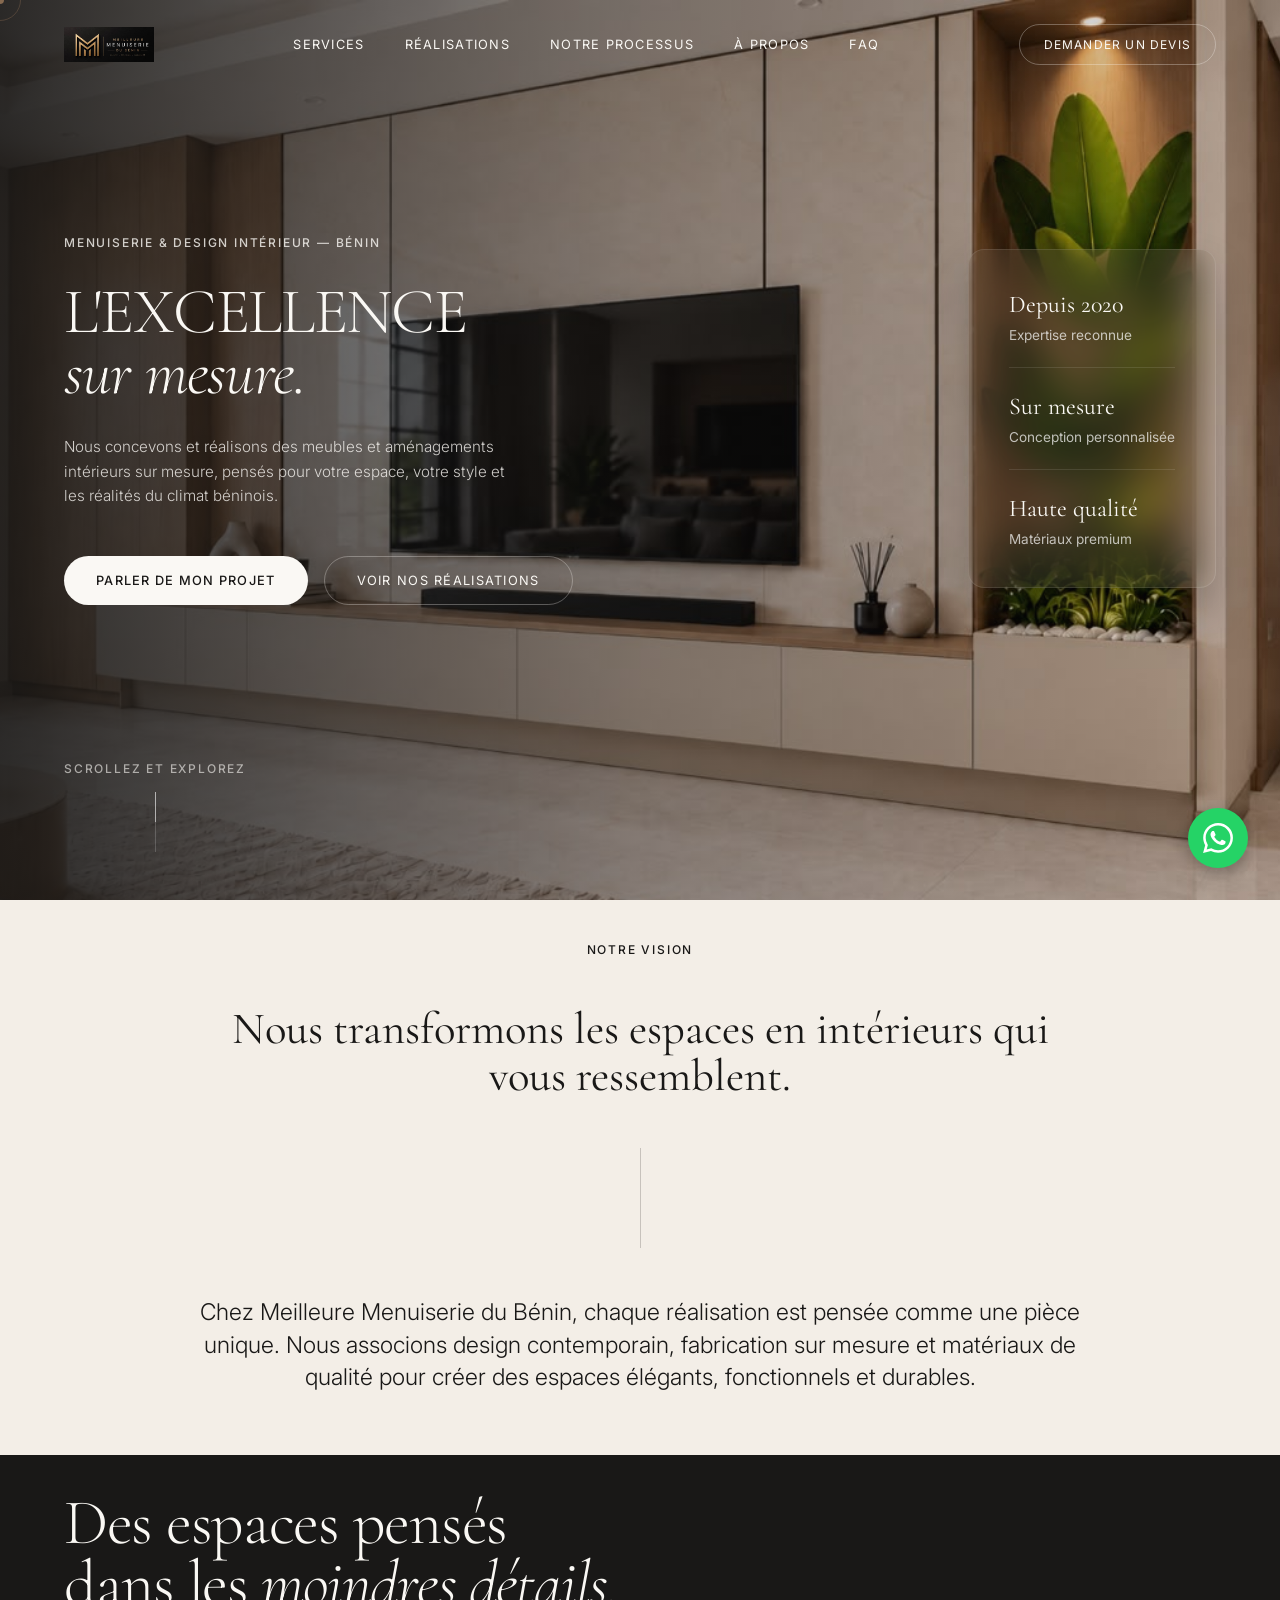
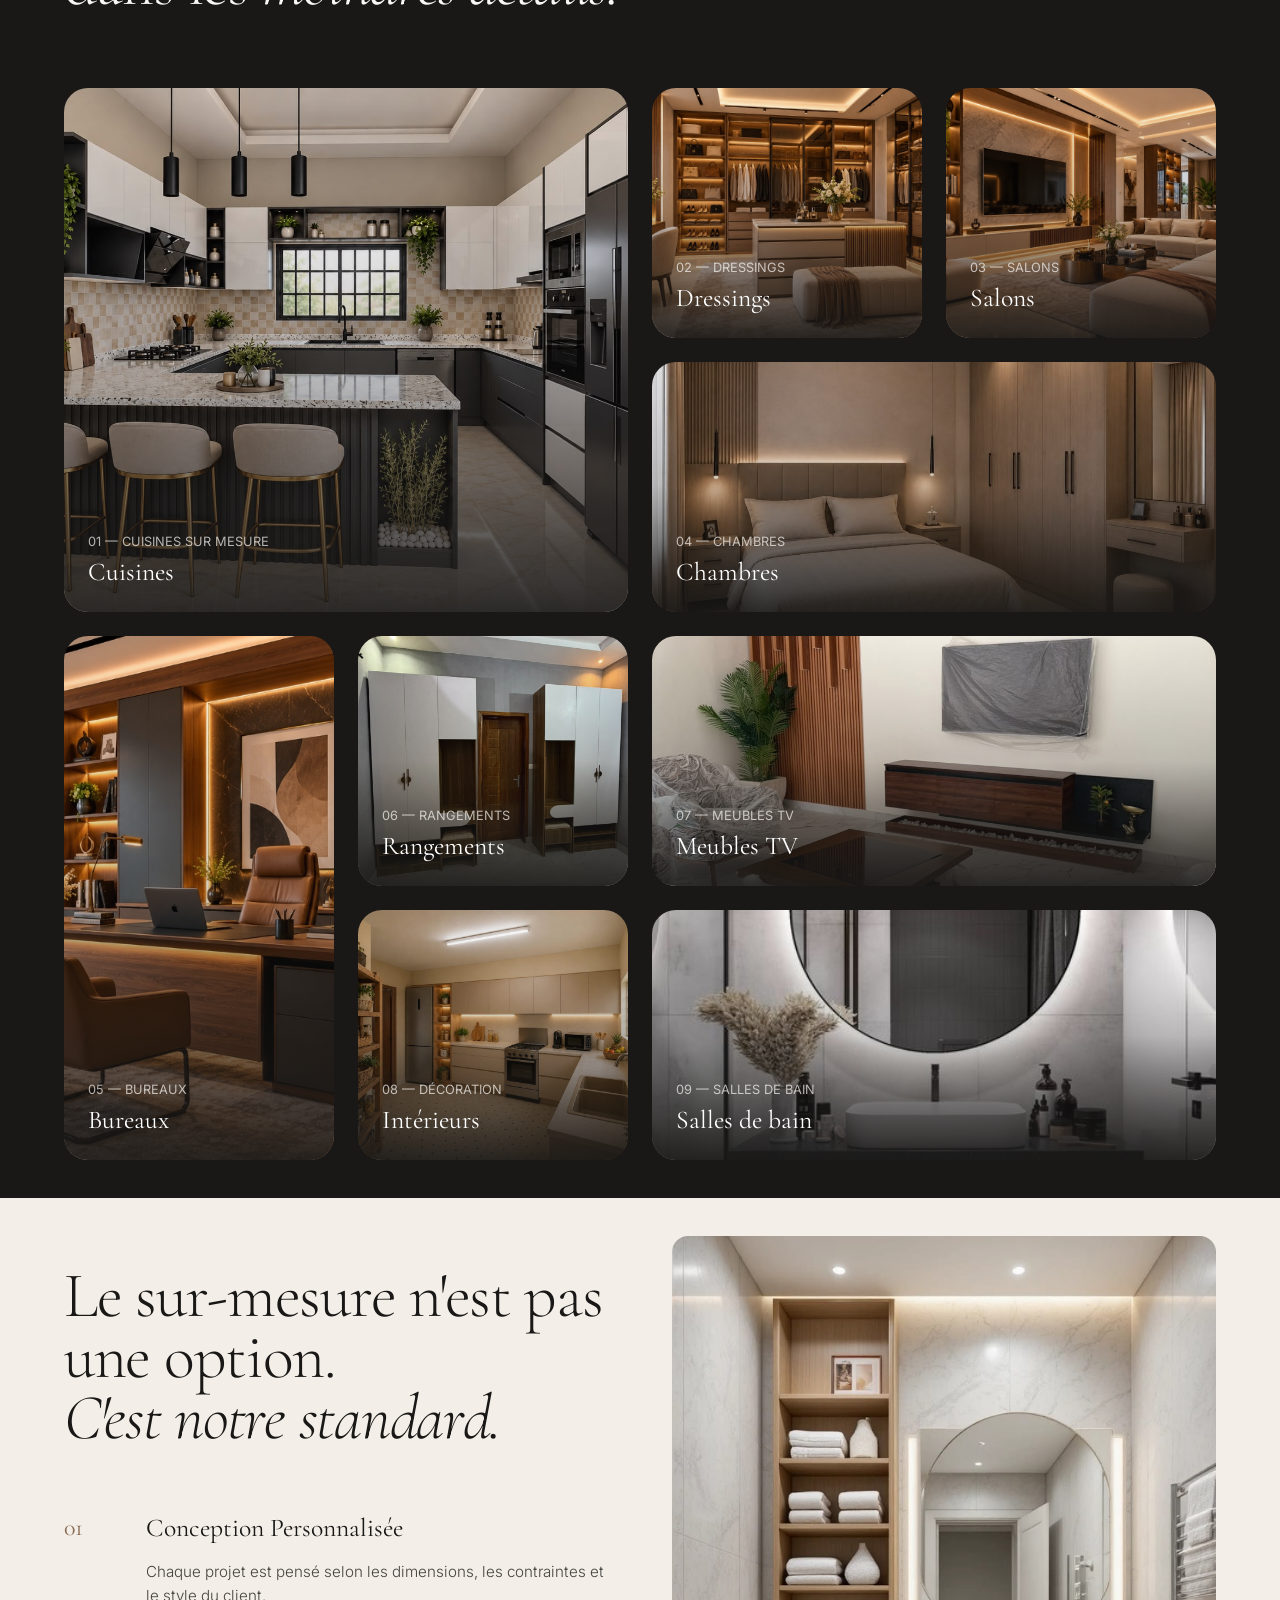
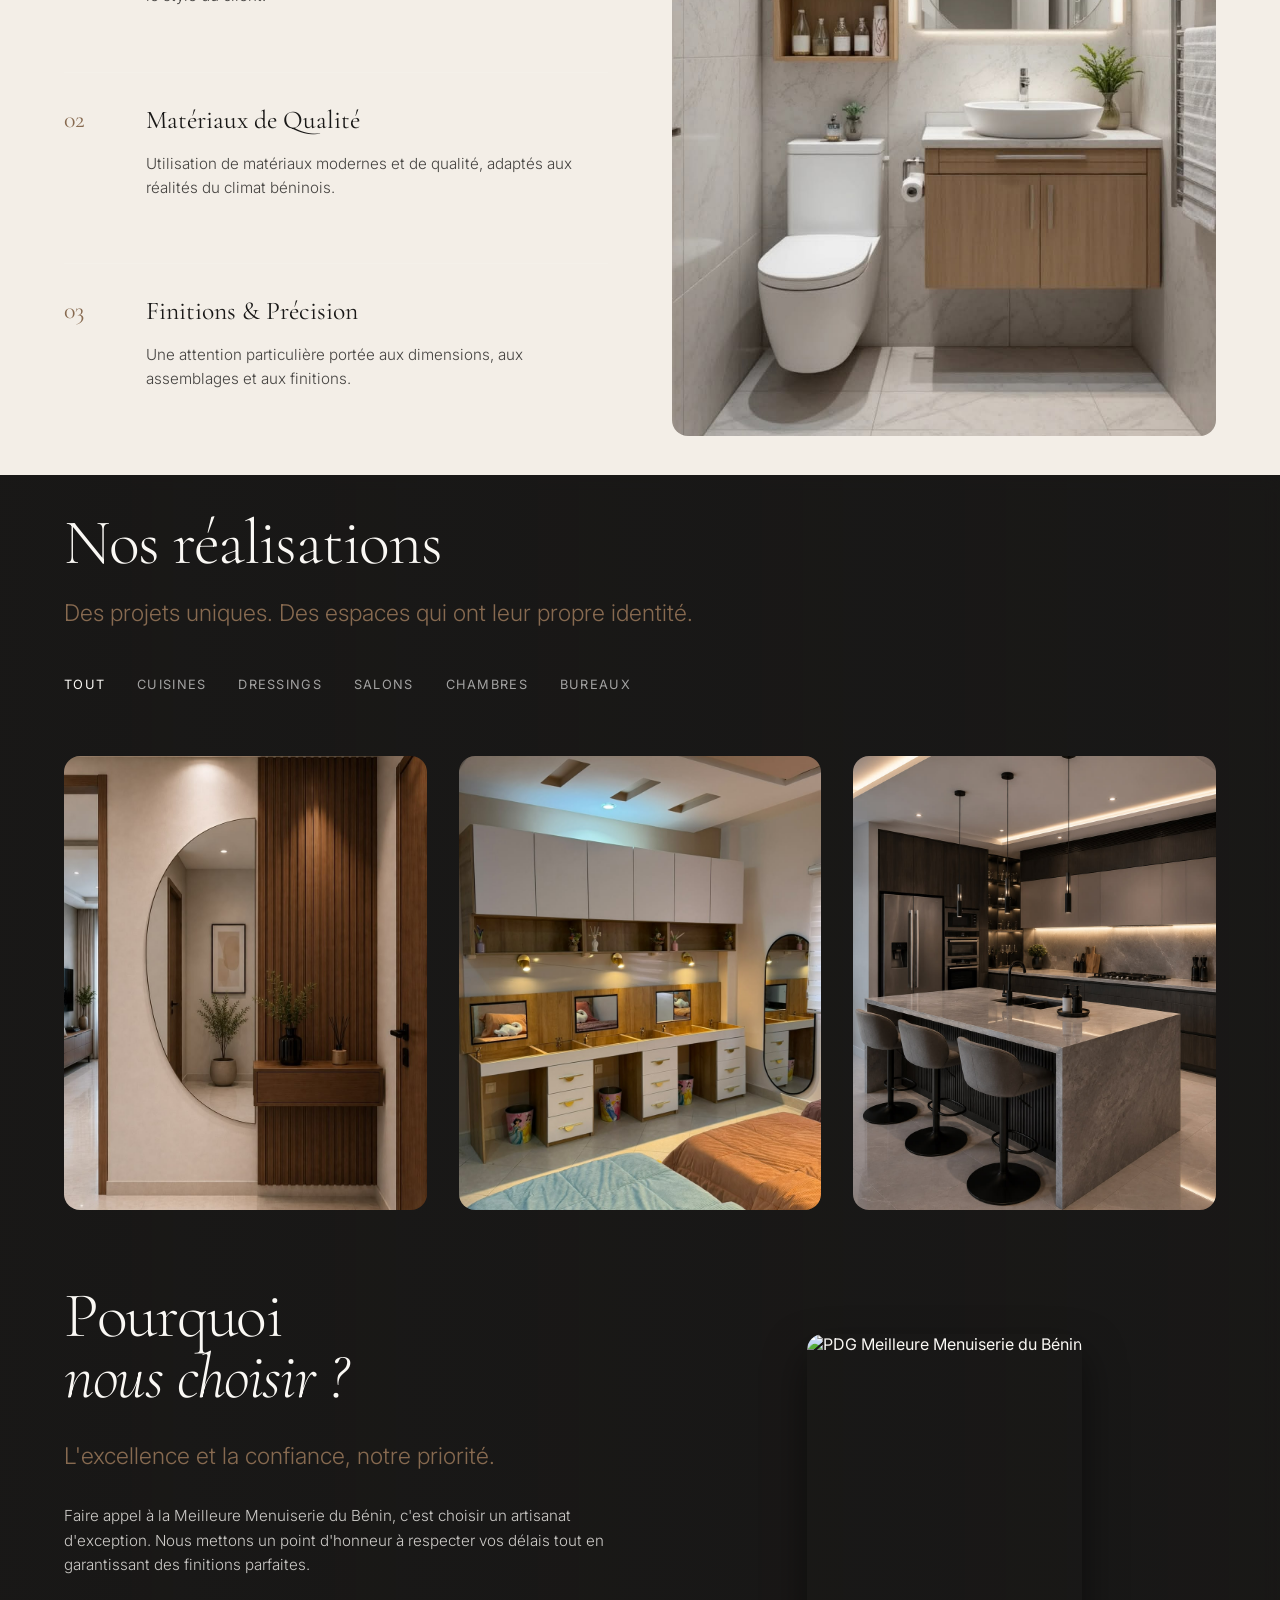
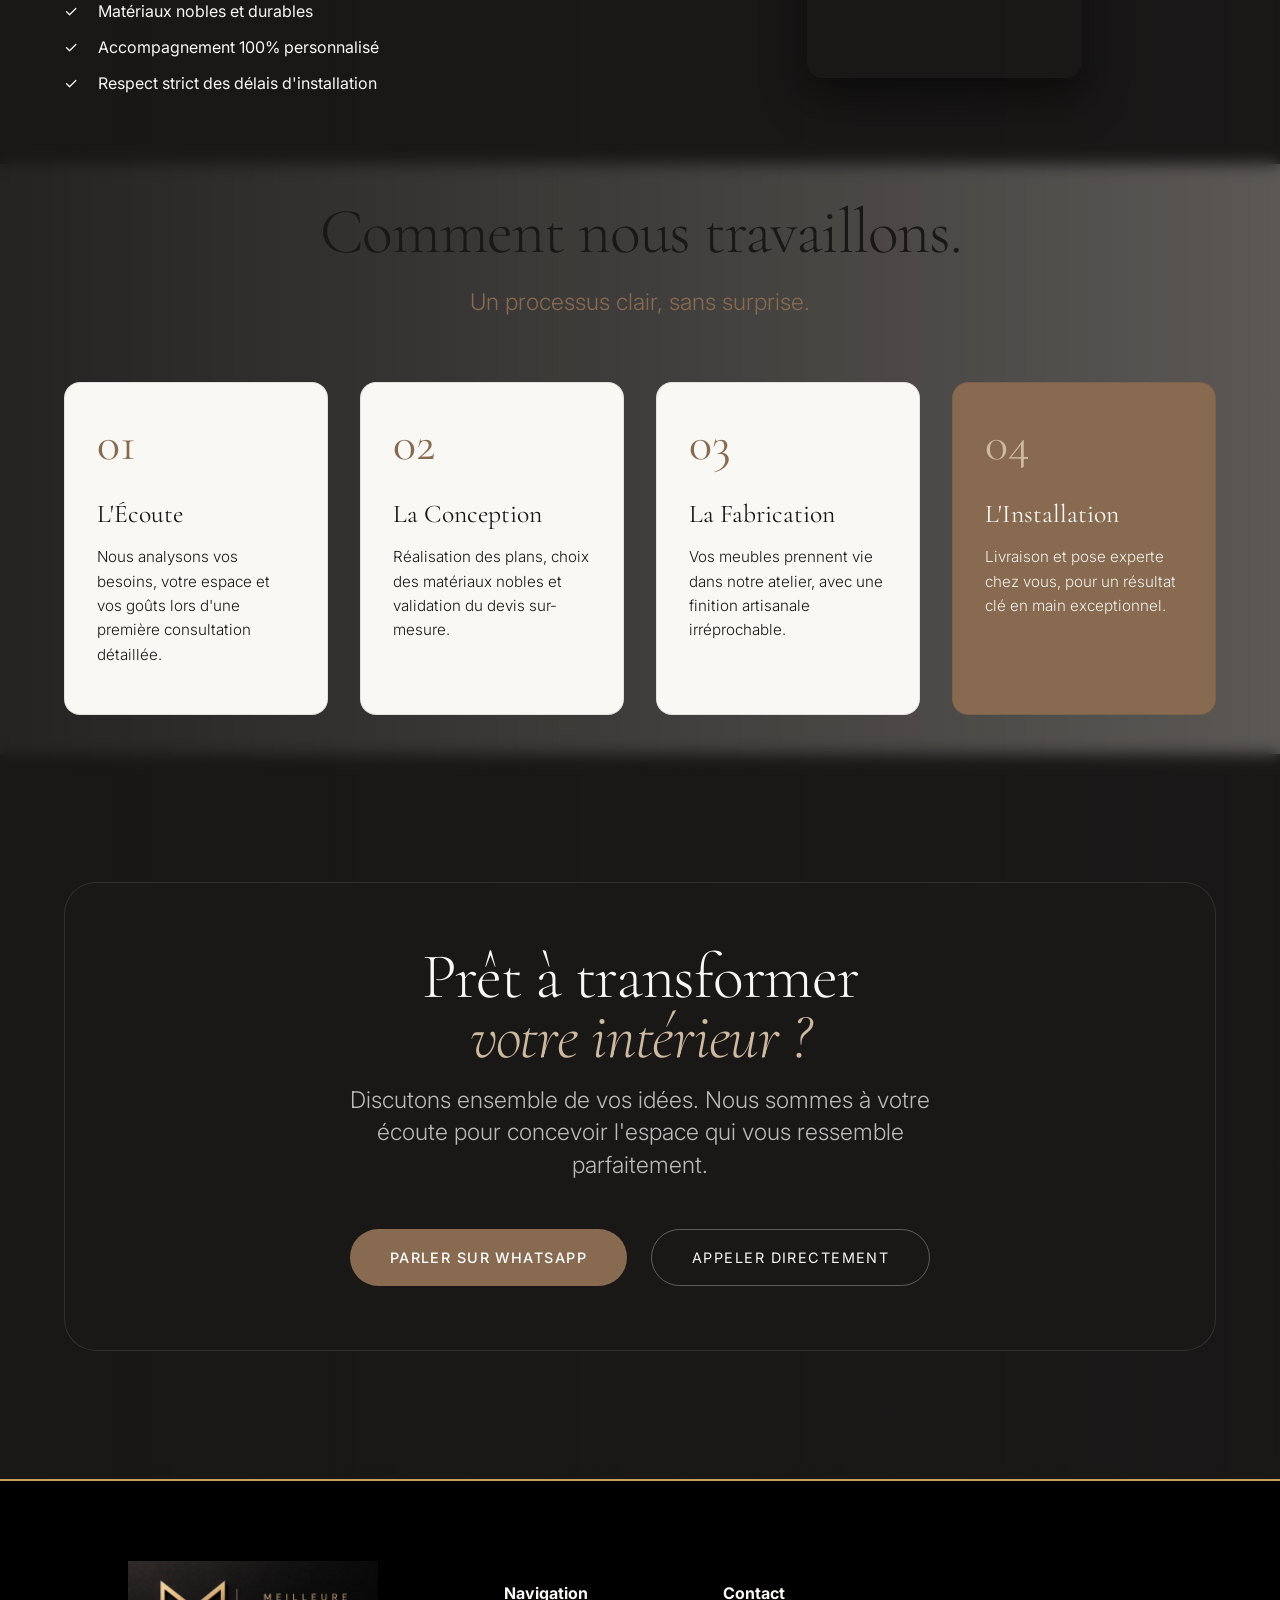
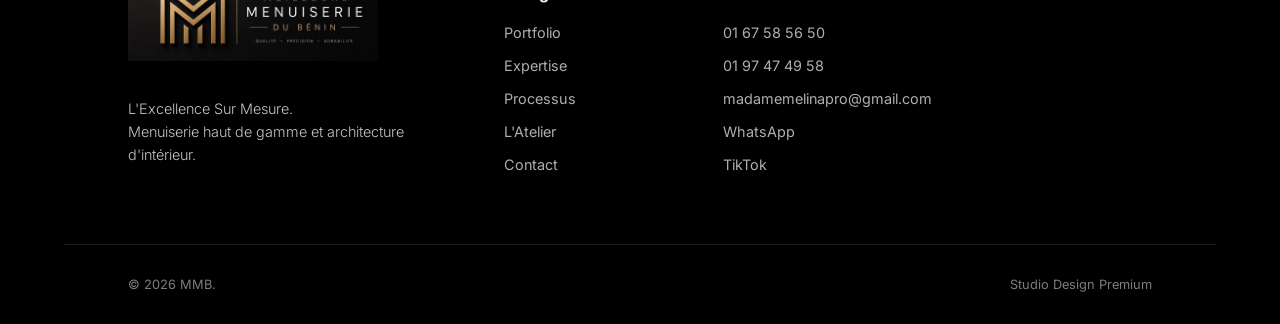
==== commit 02572fb4: "Rename Autres.. folder to Autres" ====
--- a/index.html
+++ b/index.html
@@ -312,12 +312,12 @@
           </div>
         </div>
                 <div class="savoir-img-wrap reveal" id="savoir-fader" style="position: relative; height: 800px; border-radius: 1rem; overflow: hidden;">
-          <img src="Image/Autres../30af9e8b28b889719b75a378cf36a958.jpg" class="savoir-img parallax-img fade-img active" data-speed="0.1" style="position: absolute; top:0; left:0; width:100%; height:100%; object-fit:cover; opacity: 1; transition: opacity 0.8s ease;">
-          <img src="Image/Autres../415aa88df9f7460bd2f377ea8b50adc5.jpg" class="savoir-img parallax-img fade-img " data-speed="0.1" style="position: absolute; top:0; left:0; width:100%; height:100%; object-fit:cover; opacity: 0; transition: opacity 0.8s ease;">
-          <img src="Image/Autres../50f0d86238313db7515d854b8b6307b7.jpg" class="savoir-img parallax-img fade-img " data-speed="0.1" style="position: absolute; top:0; left:0; width:100%; height:100%; object-fit:cover; opacity: 0; transition: opacity 0.8s ease;">
-          <img src="Image/Autres../6314c1a8f4a29acfe488645eb605eba5.jpg" class="savoir-img parallax-img fade-img " data-speed="0.1" style="position: absolute; top:0; left:0; width:100%; height:100%; object-fit:cover; opacity: 0; transition: opacity 0.8s ease;">
-          <img src="Image/Autres../67644d0c557ce1fe318e5a42877c40cd.jpg" class="savoir-img parallax-img fade-img " data-speed="0.1" style="position: absolute; top:0; left:0; width:100%; height:100%; object-fit:cover; opacity: 0; transition: opacity 0.8s ease;">
-          <img src="Image/Autres../ab8f039197ad7b740125543be97870d4.jpg" class="savoir-img parallax-img fade-img " data-speed="0.1" style="position: absolute; top:0; left:0; width:100%; height:100%; object-fit:cover; opacity: 0; transition: opacity 0.8s ease;">
+          <img src="Image/Autres/30af9e8b28b889719b75a378cf36a958.jpg" class="savoir-img parallax-img fade-img active" data-speed="0.1" style="position: absolute; top:0; left:0; width:100%; height:100%; object-fit:cover; opacity: 1; transition: opacity 0.8s ease;">
+          <img src="Image/Autres/415aa88df9f7460bd2f377ea8b50adc5.jpg" class="savoir-img parallax-img fade-img " data-speed="0.1" style="position: absolute; top:0; left:0; width:100%; height:100%; object-fit:cover; opacity: 0; transition: opacity 0.8s ease;">
+          <img src="Image/Autres/50f0d86238313db7515d854b8b6307b7.jpg" class="savoir-img parallax-img fade-img " data-speed="0.1" style="position: absolute; top:0; left:0; width:100%; height:100%; object-fit:cover; opacity: 0; transition: opacity 0.8s ease;">
+          <img src="Image/Autres/6314c1a8f4a29acfe488645eb605eba5.jpg" class="savoir-img parallax-img fade-img " data-speed="0.1" style="position: absolute; top:0; left:0; width:100%; height:100%; object-fit:cover; opacity: 0; transition: opacity 0.8s ease;">
+          <img src="Image/Autres/67644d0c557ce1fe318e5a42877c40cd.jpg" class="savoir-img parallax-img fade-img " data-speed="0.1" style="position: absolute; top:0; left:0; width:100%; height:100%; object-fit:cover; opacity: 0; transition: opacity 0.8s ease;">
+          <img src="Image/Autres/ab8f039197ad7b740125543be97870d4.jpg" class="savoir-img parallax-img fade-img " data-speed="0.1" style="position: absolute; top:0; left:0; width:100%; height:100%; object-fit:cover; opacity: 0; transition: opacity 0.8s ease;">
         </div>
       </div>
     </section>
